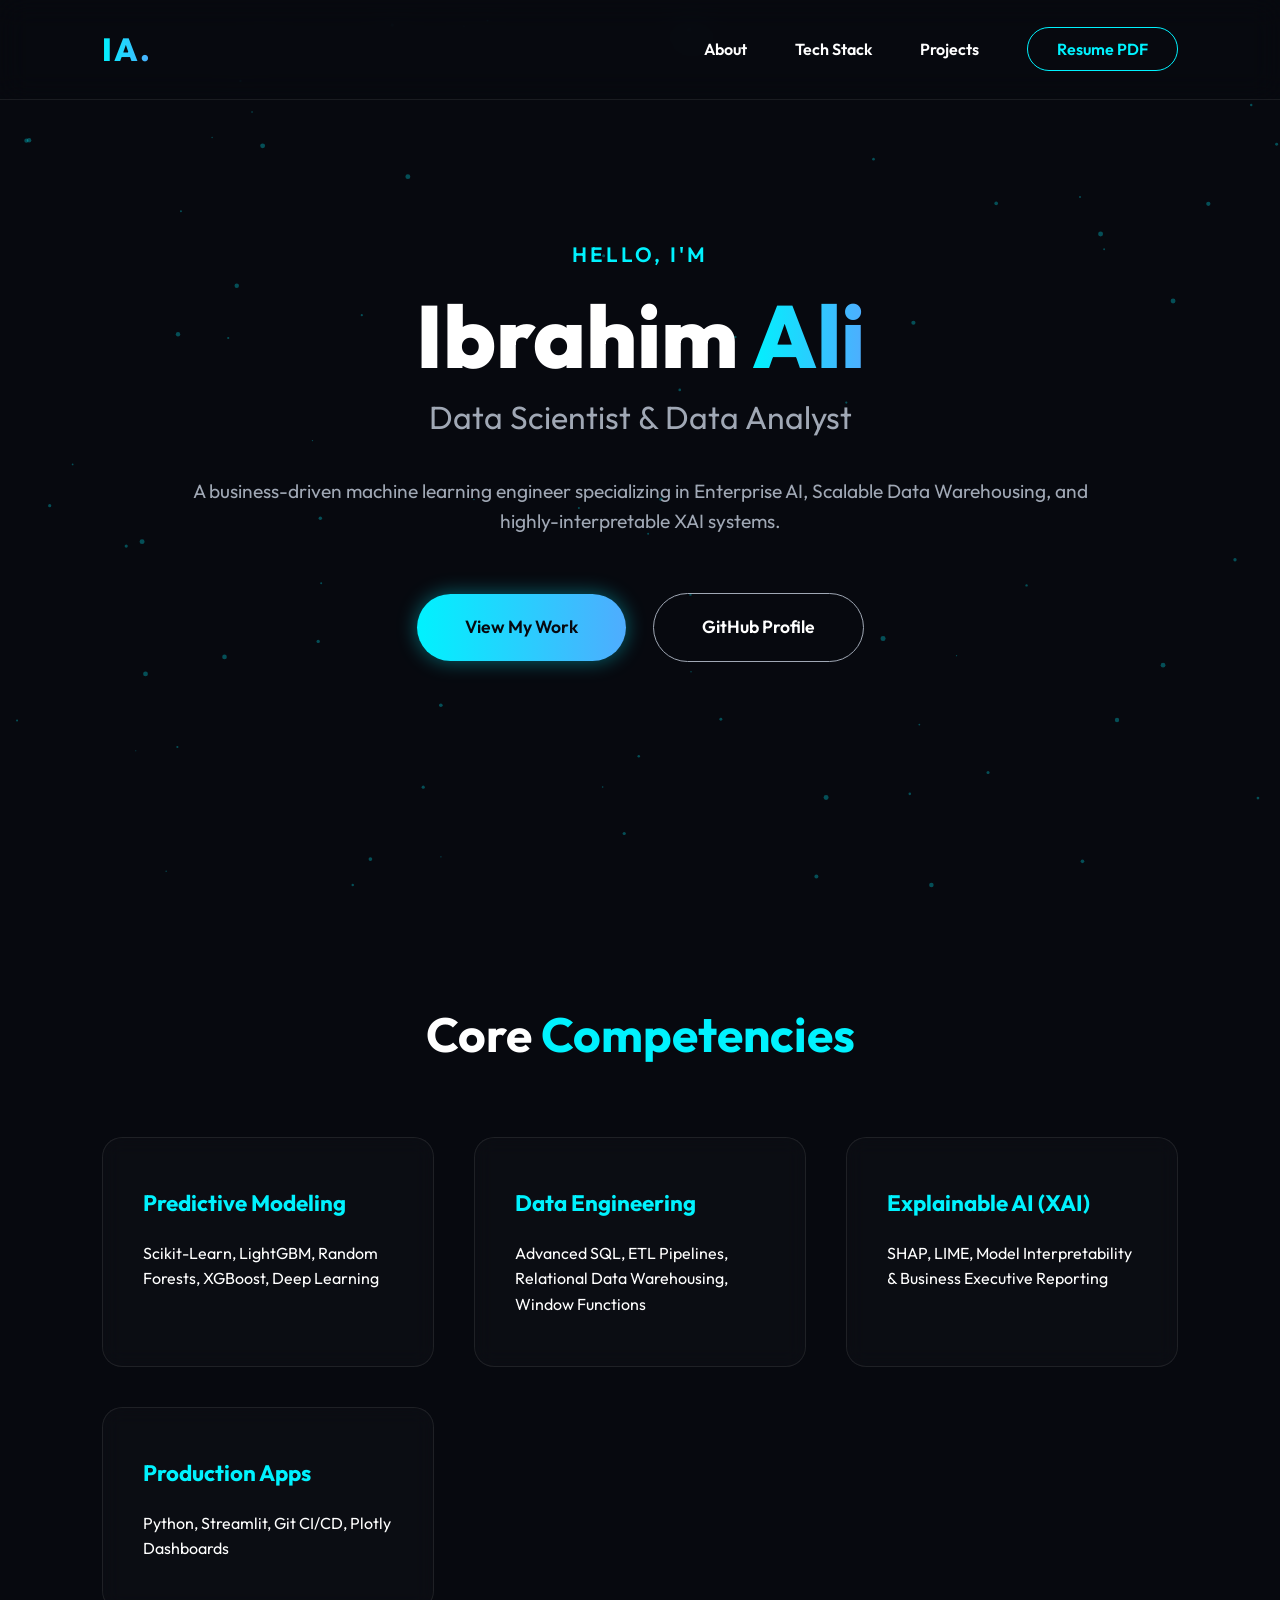
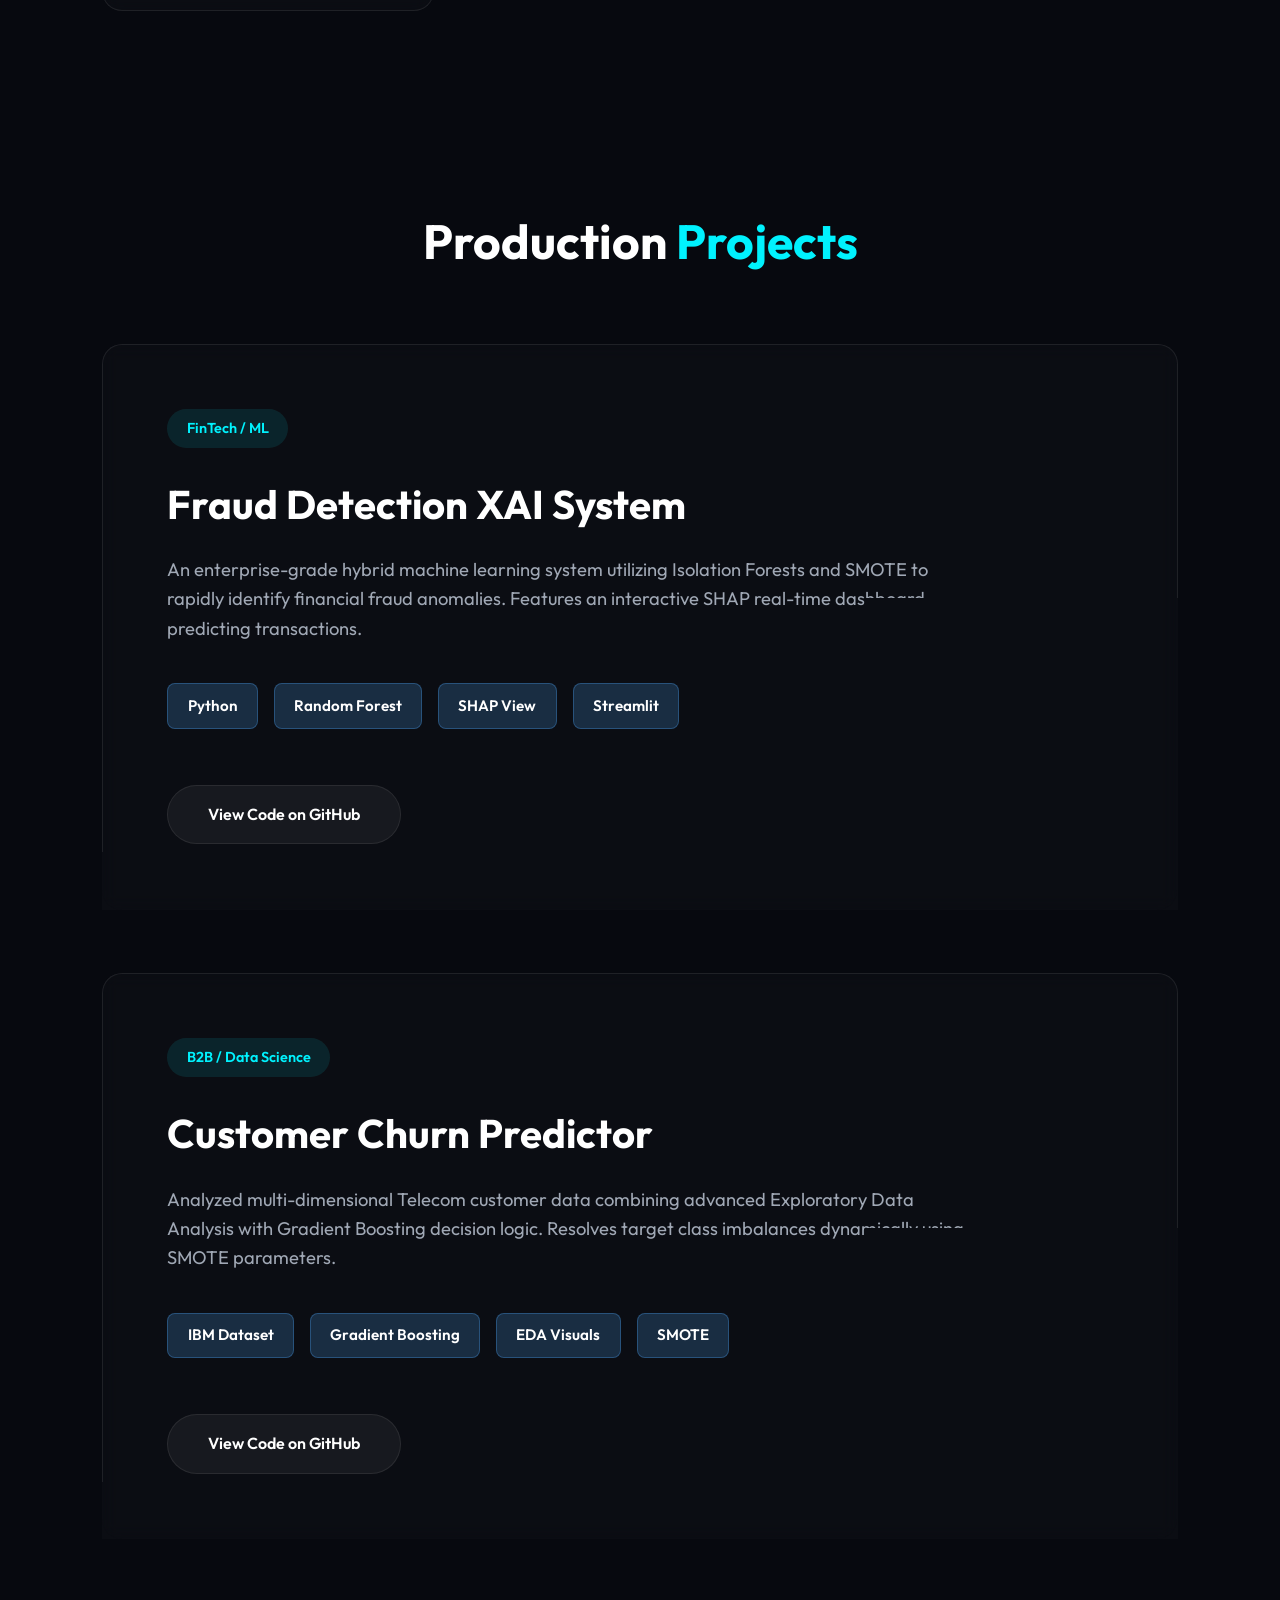
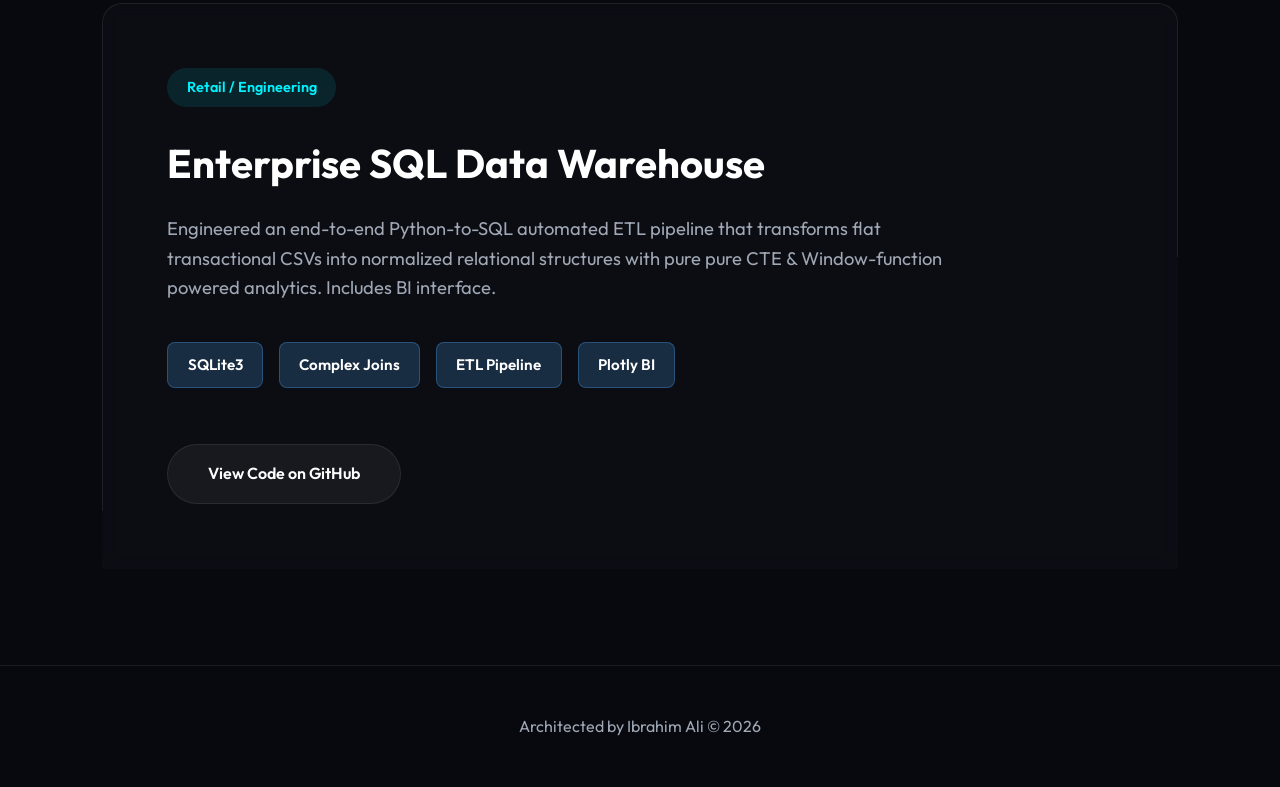
==== index.html @ 6eca65ba "Initial Launch: Data Science Portfolio Website" ====
<!DOCTYPE html>
<html lang="en">
<head>
    <meta charset="UTF-8">
    <meta name="viewport" content="width=device-width, initial-scale=1.0">
    <title>Ibrahim Ali | Data Scientist & Data Analyst</title>
    <!-- Modern Font: Outfit -->
    <link href="https://fonts.googleapis.com/css2?family=Outfit:wght@300;400;600;800&display=swap" rel="stylesheet">
    <link rel="stylesheet" href="style.css">
</head>
<body>
    <!-- Abstract particles background -->
    <canvas id="particles-bg"></canvas>
    
    <nav>
        <div class="logo">IA.</div>
        <ul>
            <li><a href="#about">About</a></li>
            <li><a href="#skills">Tech Stack</a></li>
            <li><a href="#projects">Projects</a></li>
            <li><a href="../Ibrahim_Resume.html" class="nav-btn" target="_blank">Resume PDF</a></li>
        </ul>
    </nav>

    <header class="hero" id="about">
        <div class="hero-content reveal">
            <p class="subtitle">Hello, I'm</p>
            <h1>Ibrahim <span>Ali</span></h1>
            <h2>Data Scientist & Data Analyst</h2>
            <p class="desc">A business-driven machine learning engineer specializing in Enterprise AI, Scalable Data Warehousing, and highly-interpretable XAI systems.</p>
            <div class="hero-buttons">
                <a href="#projects" class="btn primary">View My Work</a>
                <a href="https://github.com/Ibrahimali22" class="btn secondary" target="_blank">GitHub Profile</a>
            </div>
        </div>
    </header>

    <section id="skills" class="skills-section">
        <div class="container reveal">
            <h3 class="section-title">Core <span class="highlight">Competencies</span></h3>
            <div class="skills-grid">
                <div class="skill-card">
                    <h4>Predictive Modeling</h4>
                    <p>Scikit-Learn, LightGBM, Random Forests, XGBoost, Deep Learning</p>
                </div>
                <div class="skill-card">
                    <h4>Data Engineering</h4>
                    <p>Advanced SQL, ETL Pipelines, Relational Data Warehousing, Window Functions</p>
                </div>
                <div class="skill-card">
                    <h4>Explainable AI (XAI)</h4>
                    <p>SHAP, LIME, Model Interpretability & Business Executive Reporting</p>
                </div>
                <div class="skill-card">
                    <h4>Production Apps</h4>
                    <p>Python, Streamlit, Git CI/CD, Plotly Dashboards</p>
                </div>
            </div>
        </div>
    </section>

    <section id="projects" class="projects-section">
        <div class="container">
            <h3 class="section-title">Production <span class="highlight">Projects</span></h3>
            
            <div class="project-grid">
                
                <!-- Project 1 -->
                <div class="project-card reveal">
                    <div class="project-info">
                        <span class="badge">FinTech / ML</span>
                        <h2>Fraud Detection XAI System</h2>
                        <p>An enterprise-grade hybrid machine learning system utilizing Isolation Forests and SMOTE to rapidly identify financial fraud anomalies. Features an interactive SHAP real-time dashboard predicting transactions.</p>
                        <ul class="tech-tags">
                            <li>Python</li>
                            <li>Random Forest</li>
                            <li>SHAP View</li>
                            <li>Streamlit</li>
                        </ul>
                        <div class="project-links">
                            <a href="https://github.com/Ibrahimali22/Fraud-Detection-ML-System" target="_blank" class="btn github-btn">View Code on GitHub</a>
                        </div>
                    </div>
                </div>

                <!-- Project 2 -->
                <div class="project-card reveal">
                    <div class="project-info">
                        <span class="badge">B2B / Data Science</span>
                        <h2>Customer Churn Predictor</h2>
                        <p>Analyzed multi-dimensional Telecom customer data combining advanced Exploratory Data Analysis with Gradient Boosting decision logic. Resolves target class imbalances dynamically using SMOTE parameters.</p>
                        <ul class="tech-tags">
                            <li>IBM Dataset</li>
                            <li>Gradient Boosting</li>
                            <li>EDA Visuals</li>
                            <li>SMOTE</li>
                        </ul>
                        <div class="project-links">
                            <a href="https://github.com/Ibrahimali22/Customer-Churn-XAI-App" target="_blank" class="btn github-btn">View Code on GitHub</a>
                        </div>
                    </div>
                </div>

                <!-- Project 3 -->
                <div class="project-card reveal">
                    <div class="project-info">
                        <span class="badge">Retail / Engineering</span>
                        <h2>Enterprise SQL Data Warehouse</h2>
                        <p>Engineered an end-to-end Python-to-SQL automated ETL pipeline that transforms flat transactional CSVs into normalized relational structures with pure pure CTE & Window-function powered analytics. Includes BI interface.</p>
                        <ul class="tech-tags">
                            <li>SQLite3</li>
                            <li>Complex Joins</li>
                            <li>ETL Pipeline</li>
                            <li>Plotly BI</li>
                        </ul>
                        <div class="project-links">
                            <a href="https://github.com/Ibrahimali22/DataWarehouse-SQL-ETL" target="_blank" class="btn github-btn">View Code on GitHub</a>
                        </div>
                    </div>
                </div>

            </div>
        </div>
    </section>

    <footer>
        <p>Architected by Ibrahim Ali &copy; 2026</p>
    </footer>

    <script src="script.js"></script>
</body>
</html>
---- style.css ----
:root {
    --bg-dark: #07090f;
    --primary-neon: #00f2fe;
    --primary-alt: #4facfe;
    --text-main: #ffffff;
    --text-muted: #a0a8b5;
    --card-bg: rgba(255, 255, 255, 0.02);
    --card-border: rgba(255, 255, 255, 0.08);
}

* {
    margin: 0;
    padding: 0;
    box-sizing: border-box;
    font-family: 'Outfit', sans-serif;
}

body {
    background-color: var(--bg-dark);
    color: var(--text-main);
    overflow-x: hidden;
    line-height: 1.6;
}

#particles-bg {
    position: fixed;
    top: 0;
    left: 0;
    width: 100%;
    height: 100%;
    z-index: -1;
    pointer-events: none;
}

/* Navbar */
nav {
    display: flex;
    justify-content: space-between;
    align-items: center;
    padding: 1.5rem 8%;
    position: fixed;
    width: 100%;
    top: 0;
    z-index: 100;
    backdrop-filter: blur(15px);
    border-bottom: 1px solid var(--card-border);
}

.logo {
    font-weight: 800;
    font-size: 2rem;
    letter-spacing: 2px;
    background: linear-gradient(90deg, var(--primary-neon), var(--primary-alt));
    -webkit-background-clip: text;
    -webkit-text-fill-color: transparent;
}

nav ul {
    display: flex;
    gap: 3rem;
    list-style: none;
    align-items: center;
}

nav a {
    color: var(--text-main);
    text-decoration: none;
    font-size: 1rem;
    font-weight: 600;
    transition: 0.3s;
}

nav a:hover {
    color: var(--primary-neon);
}

.nav-btn {
    padding: 0.7rem 1.8rem;
    background: transparent;
    border: 1px solid var(--primary-neon);
    border-radius: 30px;
    color: var(--primary-neon);
}

.nav-btn:hover {
    background: var(--primary-neon);
    color: var(--bg-dark);
    box-shadow: 0 0 20px rgba(0, 242, 254, 0.5);
}

/* Sections */
.container {
    padding: 6rem 8%;
    max-width: 1400px;
    margin: auto;
}

.section-title {
    font-size: 3rem;
    margin-bottom: 4rem;
    text-align: center;
}

.highlight {
    color: var(--primary-neon);
}

/* Hero */
.hero {
    height: 100vh;
    display: flex;
    align-items: center;
    justify-content: center;
    padding: 0 8%;
}

.hero-content {
    text-align: center;
    max-width: 900px;
}

.subtitle {
    font-size: 1.3rem;
    color: var(--primary-neon);
    margin-bottom: 1rem;
    font-weight: 600;
    letter-spacing: 3px;
    text-transform: uppercase;
}

.hero h1 {
    font-size: 5.5rem;
    font-weight: 800;
    line-height: 1.1;
    margin-bottom: 0.5rem;
}

.hero h1 span {
    background: linear-gradient(90deg, var(--primary-neon), var(--primary-alt));
    -webkit-background-clip: text;
    -webkit-text-fill-color: transparent;
}

.hero h2 {
    font-size: 2rem;
    color: var(--text-muted);
    font-weight: 400;
    margin-bottom: 2rem;
}

.hero .desc {
    color: var(--text-muted);
    font-size: 1.2rem;
    margin-bottom: 3.5rem;
}

.btn {
    padding: 1.2rem 3rem;
    border-radius: 50px;
    text-decoration: none;
    font-weight: 600;
    font-size: 1.1rem;
    display: inline-block;
    transition: 0.3s;
}

.btn.primary {
    background: linear-gradient(90deg, var(--primary-neon), var(--primary-alt));
    color: var(--bg-dark);
    box-shadow: 0 0 20px rgba(0, 242, 254, 0.4);
}

.btn.primary:hover {
    transform: translateY(-4px);
    box-shadow: 0 0 35px rgba(0, 242, 254, 0.7);
}

.btn.secondary {
    border: 1px solid var(--text-muted);
    color: var(--text-main);
    margin-left: 1.5rem;
}

.btn.secondary:hover {
    border-color: var(--text-main);
    transform: translateY(-4px);
}

/* Skills */
.skills-grid {
    display: grid;
    grid-template-columns: repeat(auto-fit, minmax(280px, 1fr));
    gap: 2.5rem;
}

.skill-card {
    background: var(--card-bg);
    border: 1px solid var(--card-border);
    backdrop-filter: blur(10px);
    padding: 3rem 2.5rem;
    border-radius: 20px;
    transition: 0.4s;
}

.skill-card:hover {
    transform: translateY(-10px);
    border-color: var(--primary-neon);
    box-shadow: 0 10px 40px rgba(0, 242, 254, 0.15);
}

.skill-card h4 {
    font-size: 1.4rem;
    margin-bottom: 1.2rem;
    color: var(--primary-neon);
}

/* Projects */
.project-grid {
    display: flex;
    flex-direction: column;
    gap: 4rem;
}

.project-card {
    background: var(--card-bg);
    border: 1px solid var(--card-border);
    padding: 4rem;
    border-radius: 20px;
    position: relative;
    overflow: hidden;
    transition: 0.4s;
    backdrop-filter: blur(8px);
}

.project-card:before {
    content: '';
    position: absolute;
    top: 0;
    left: 0;
    width: 6px;
    height: 100%;
    background: linear-gradient(to bottom, var(--primary-neon), var(--primary-alt));
    opacity: 0;
    transition: 0.4s;
}

.project-card:hover {
    background: rgba(255, 255, 255, 0.04);
}

.project-card:hover:before {
    opacity: 1;
}

.project-info .badge {
    display: inline-block;
    padding: 0.5rem 1.2rem;
    background: rgba(0, 242, 254, 0.1);
    color: var(--primary-neon);
    border-radius: 30px;
    font-size: 0.9rem;
    font-weight: 600;
    margin-bottom: 1.5rem;
}

.project-info h2 {
    font-size: 2.5rem;
    margin-bottom: 1.2rem;
}

.project-info p {
    color: var(--text-muted);
    font-size: 1.15rem;
    margin-bottom: 2.5rem;
    max-width: 85%;
}

.tech-tags {
    list-style: none;
    display: flex;
    flex-wrap: wrap;
    gap: 1rem;
    margin-bottom: 3.5rem;
}

.tech-tags li {
    font-size: 0.95rem;
    color: #fff;
    font-weight: 600;
    background: rgba(79, 172, 254, 0.2);
    padding: 0.6rem 1.2rem;
    border-radius: 8px;
    border: 1px solid rgba(79, 172, 254, 0.3);
}

.github-btn {
    border: 1px solid var(--card-border);
    color: var(--text-main);
    background: rgba(255, 255, 255, 0.05);
    font-size: 1rem;
    padding: 1rem 2.5rem;
}

.github-btn:hover {
    background: var(--text-main);
    color: var(--bg-dark);
    border-color: var(--text-main);
    transform: translateY(-3px);
}

/* Animations */
.reveal {
    opacity: 0;
    transform: translateY(50px);
    transition: 1s all cubic-bezier(0.16, 1, 0.3, 1);
}

.reveal.active {
    opacity: 1;
    transform: translateY(0);
}

footer {
    text-align: center;
    padding: 3rem 0;
    border-top: 1px solid var(--card-border);
    color: var(--text-muted);
}
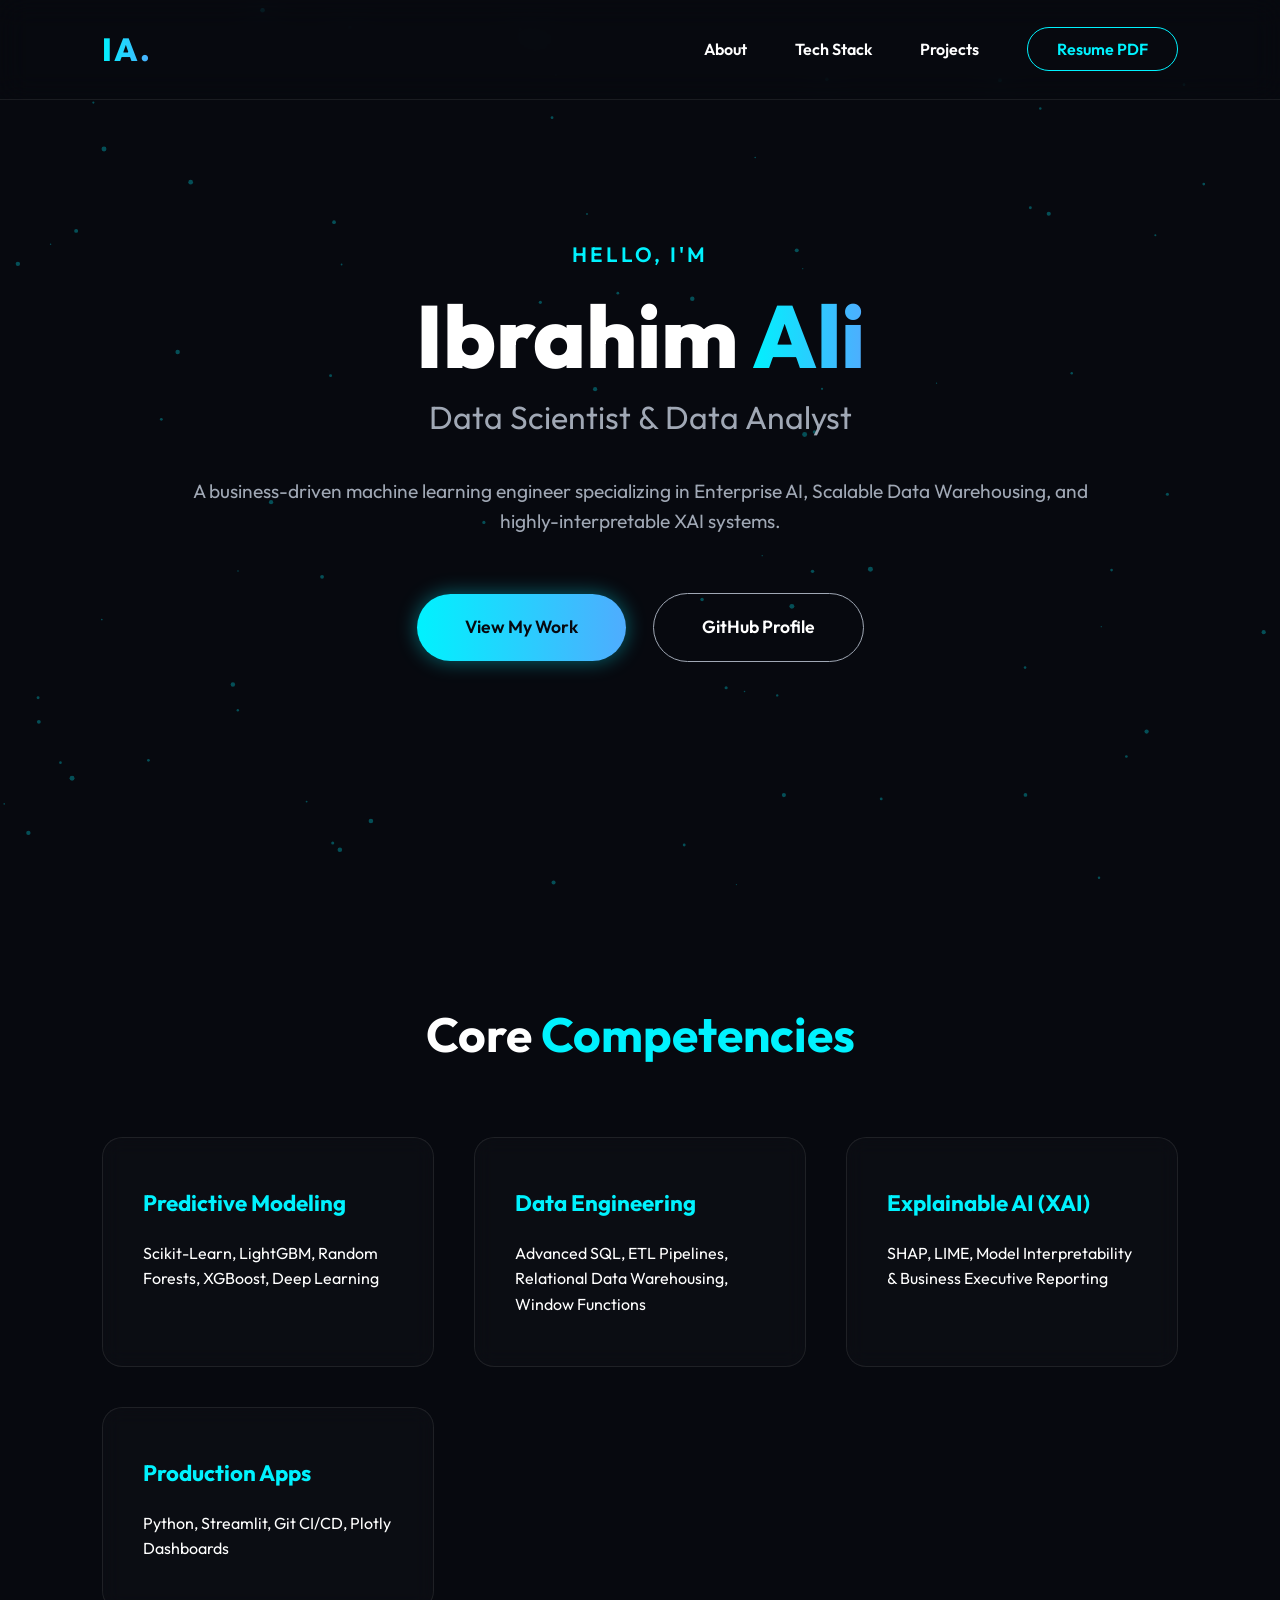
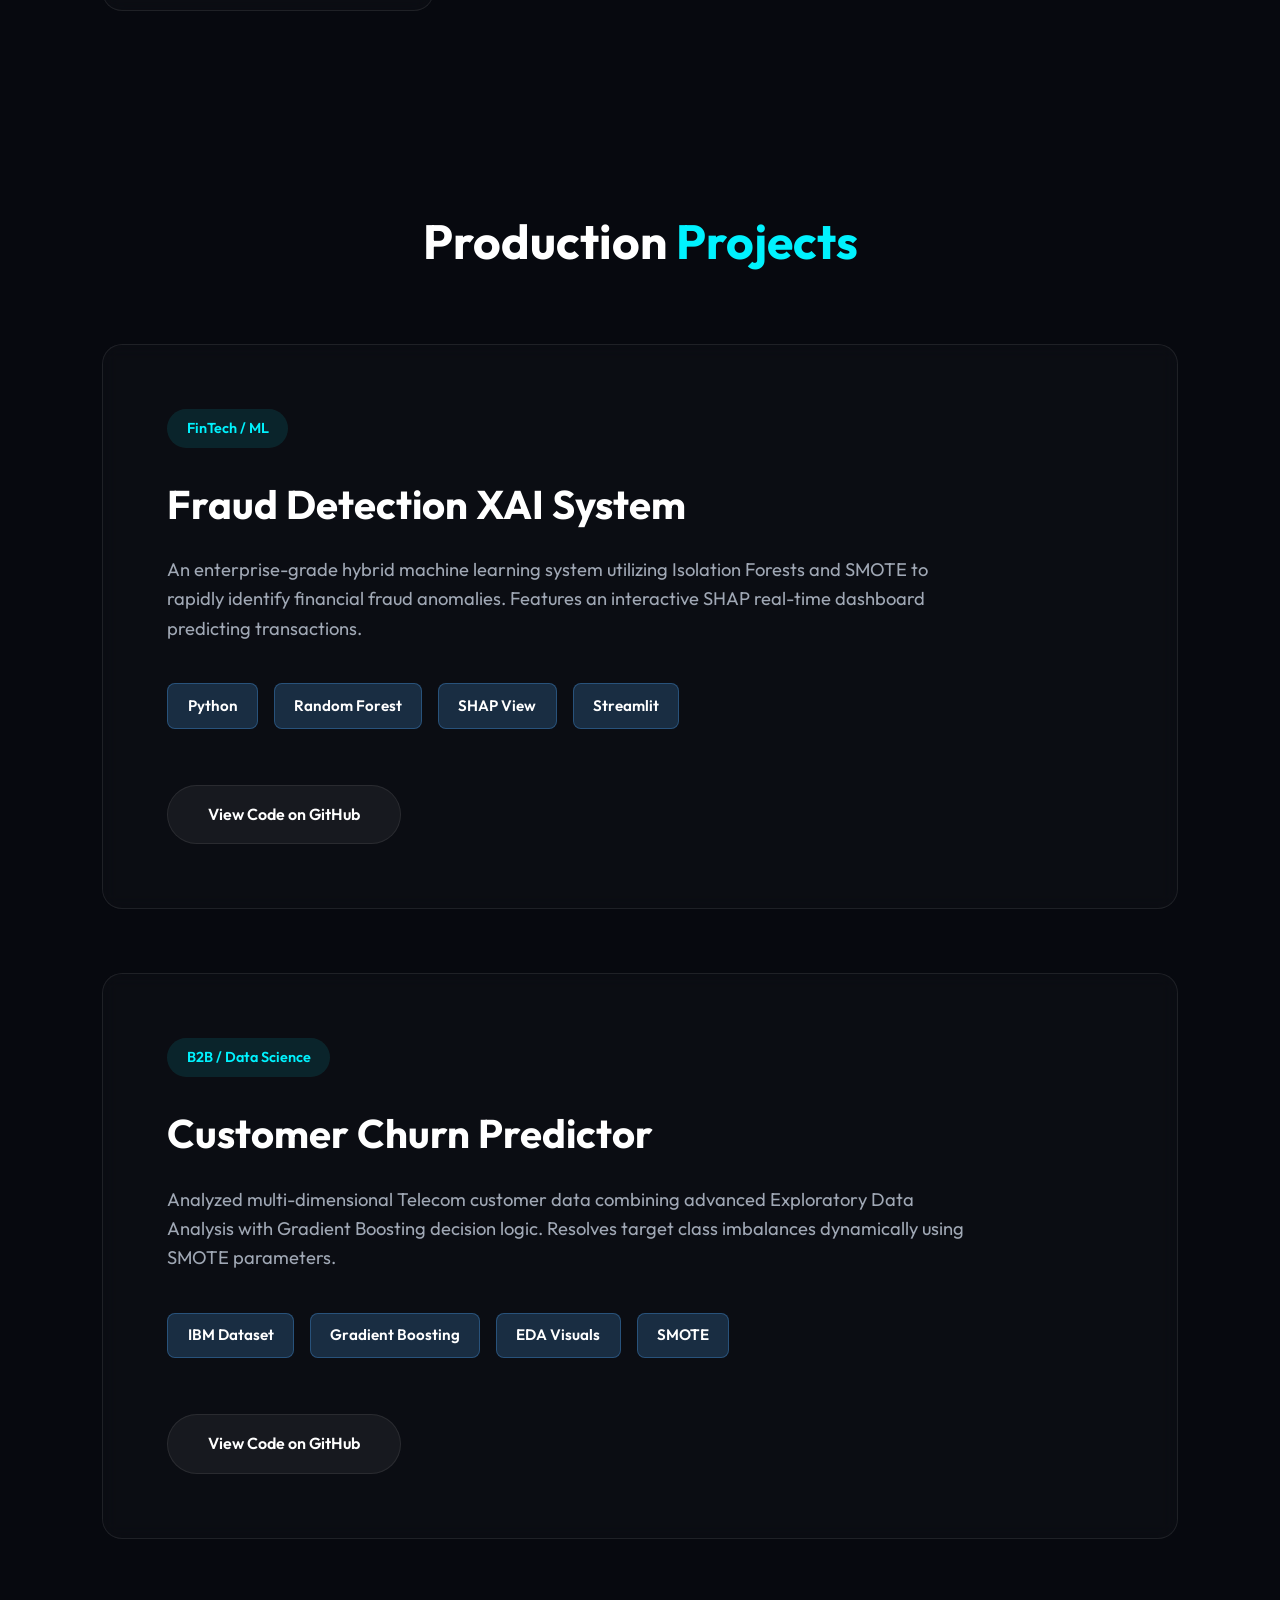
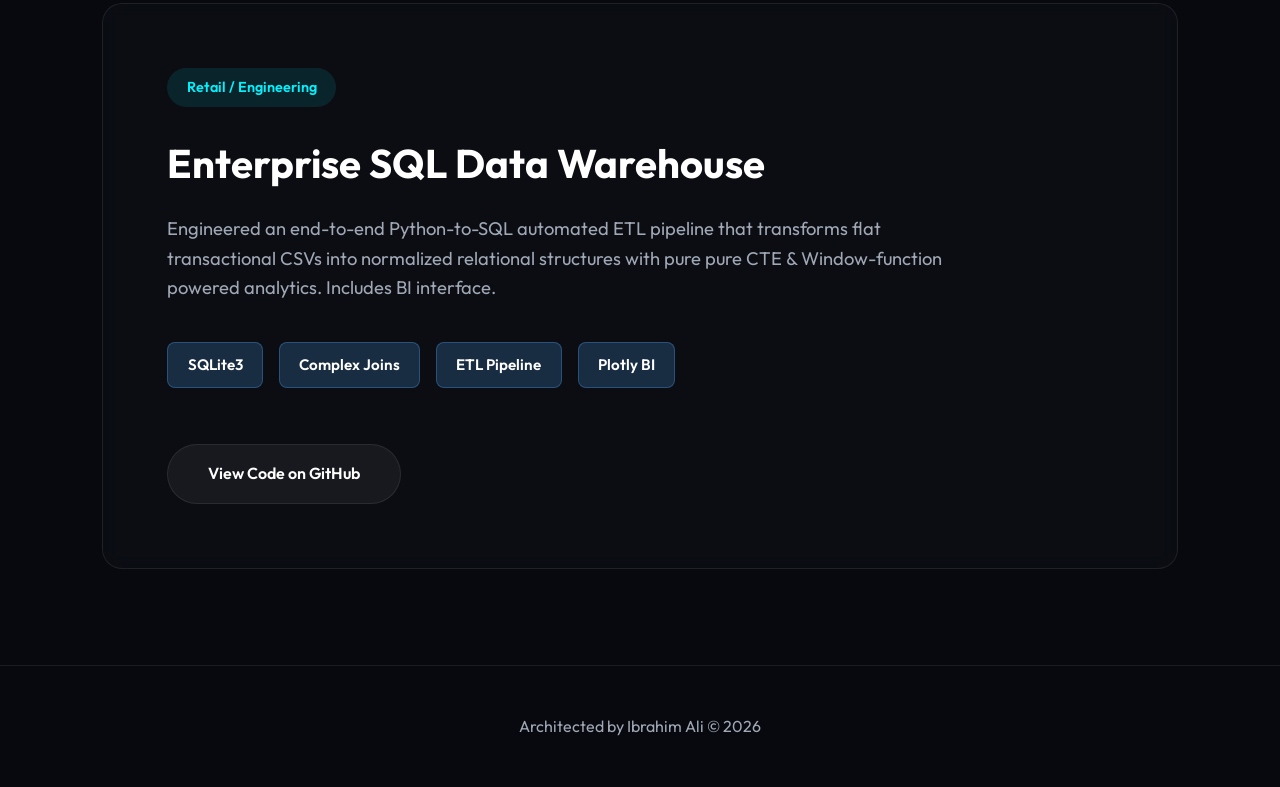
==== commit 57e427d2: "Fix: Add Resume file and update link for hosting" ====
--- a/index.html
+++ b/index.html
@@ -18,7 +18,7 @@
             <li><a href="#about">About</a></li>
             <li><a href="#skills">Tech Stack</a></li>
             <li><a href="#projects">Projects</a></li>
-            <li><a href="../Ibrahim_Resume.html" class="nav-btn" target="_blank">Resume PDF</a></li>
+            <li><a href="./Ibrahim_Resume.html" class="nav-btn" target="_blank">Resume PDF</a></li>
         </ul>
     </nav>
 
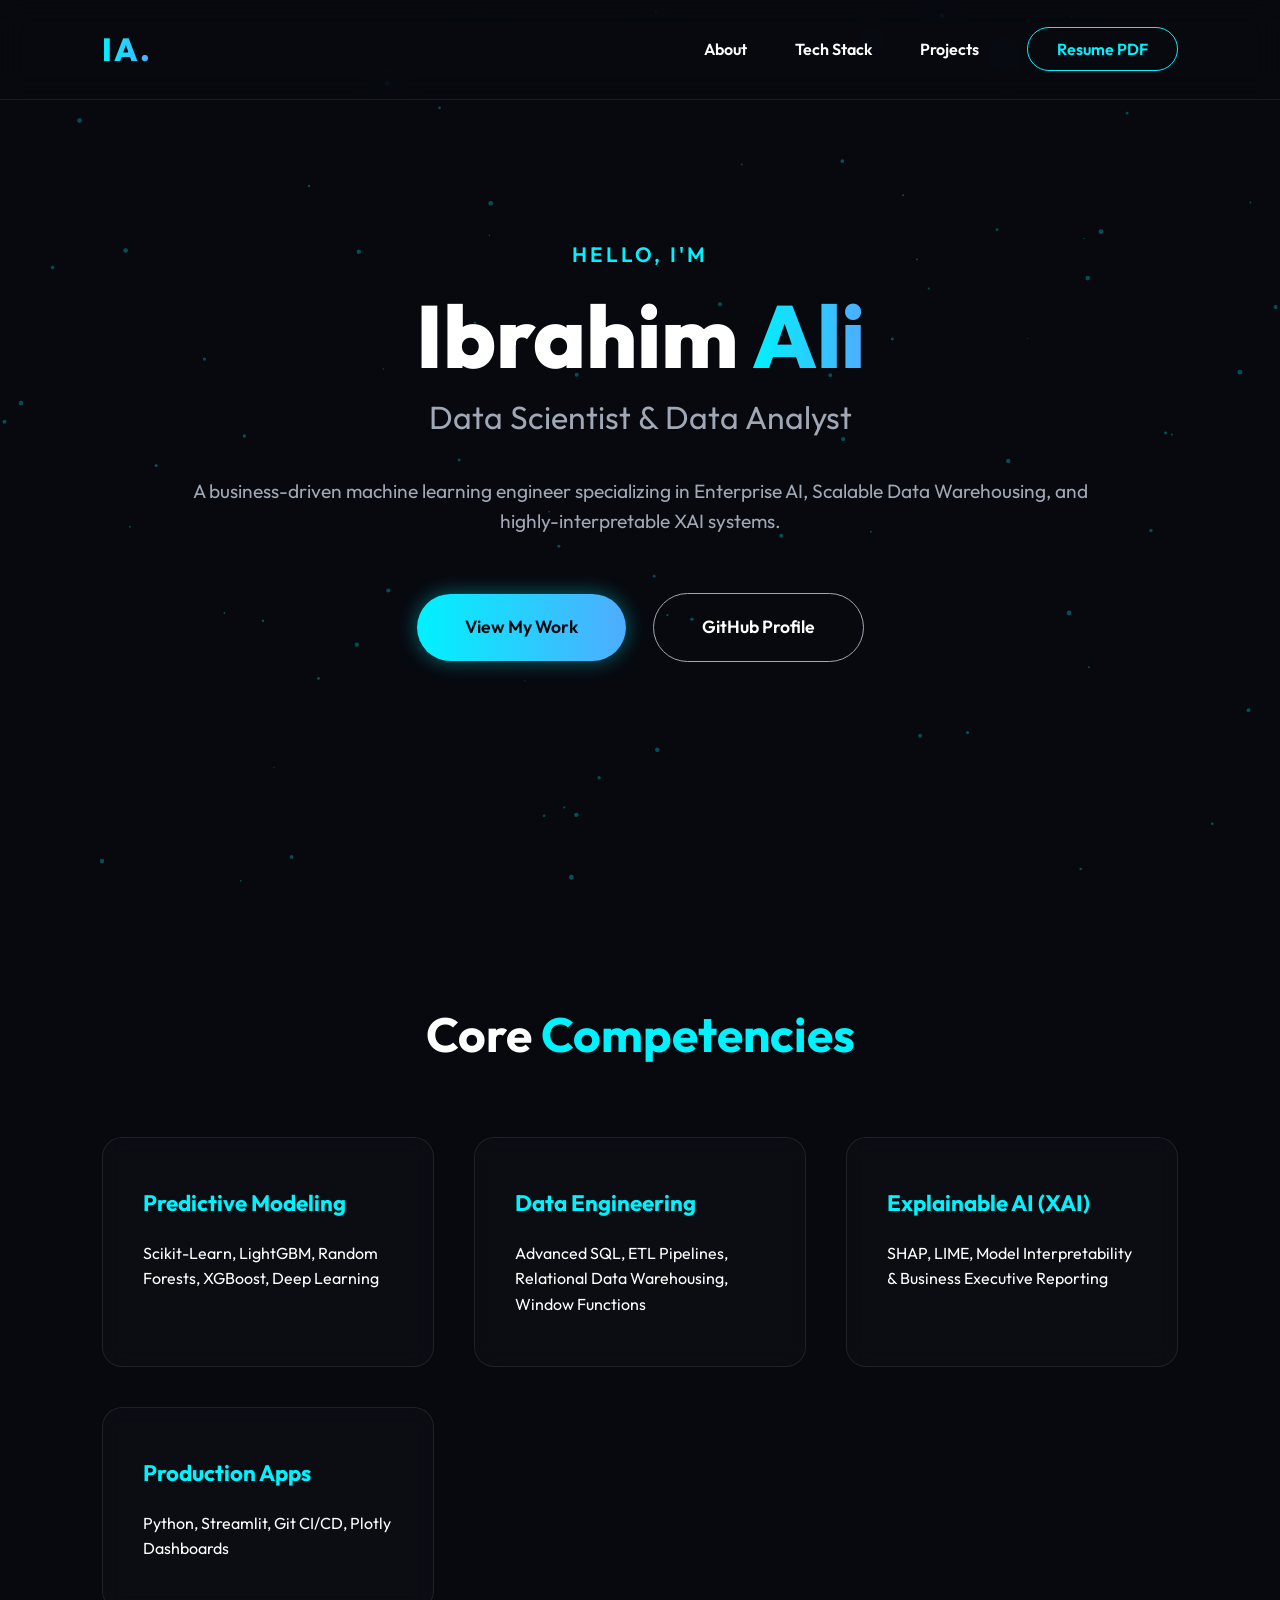
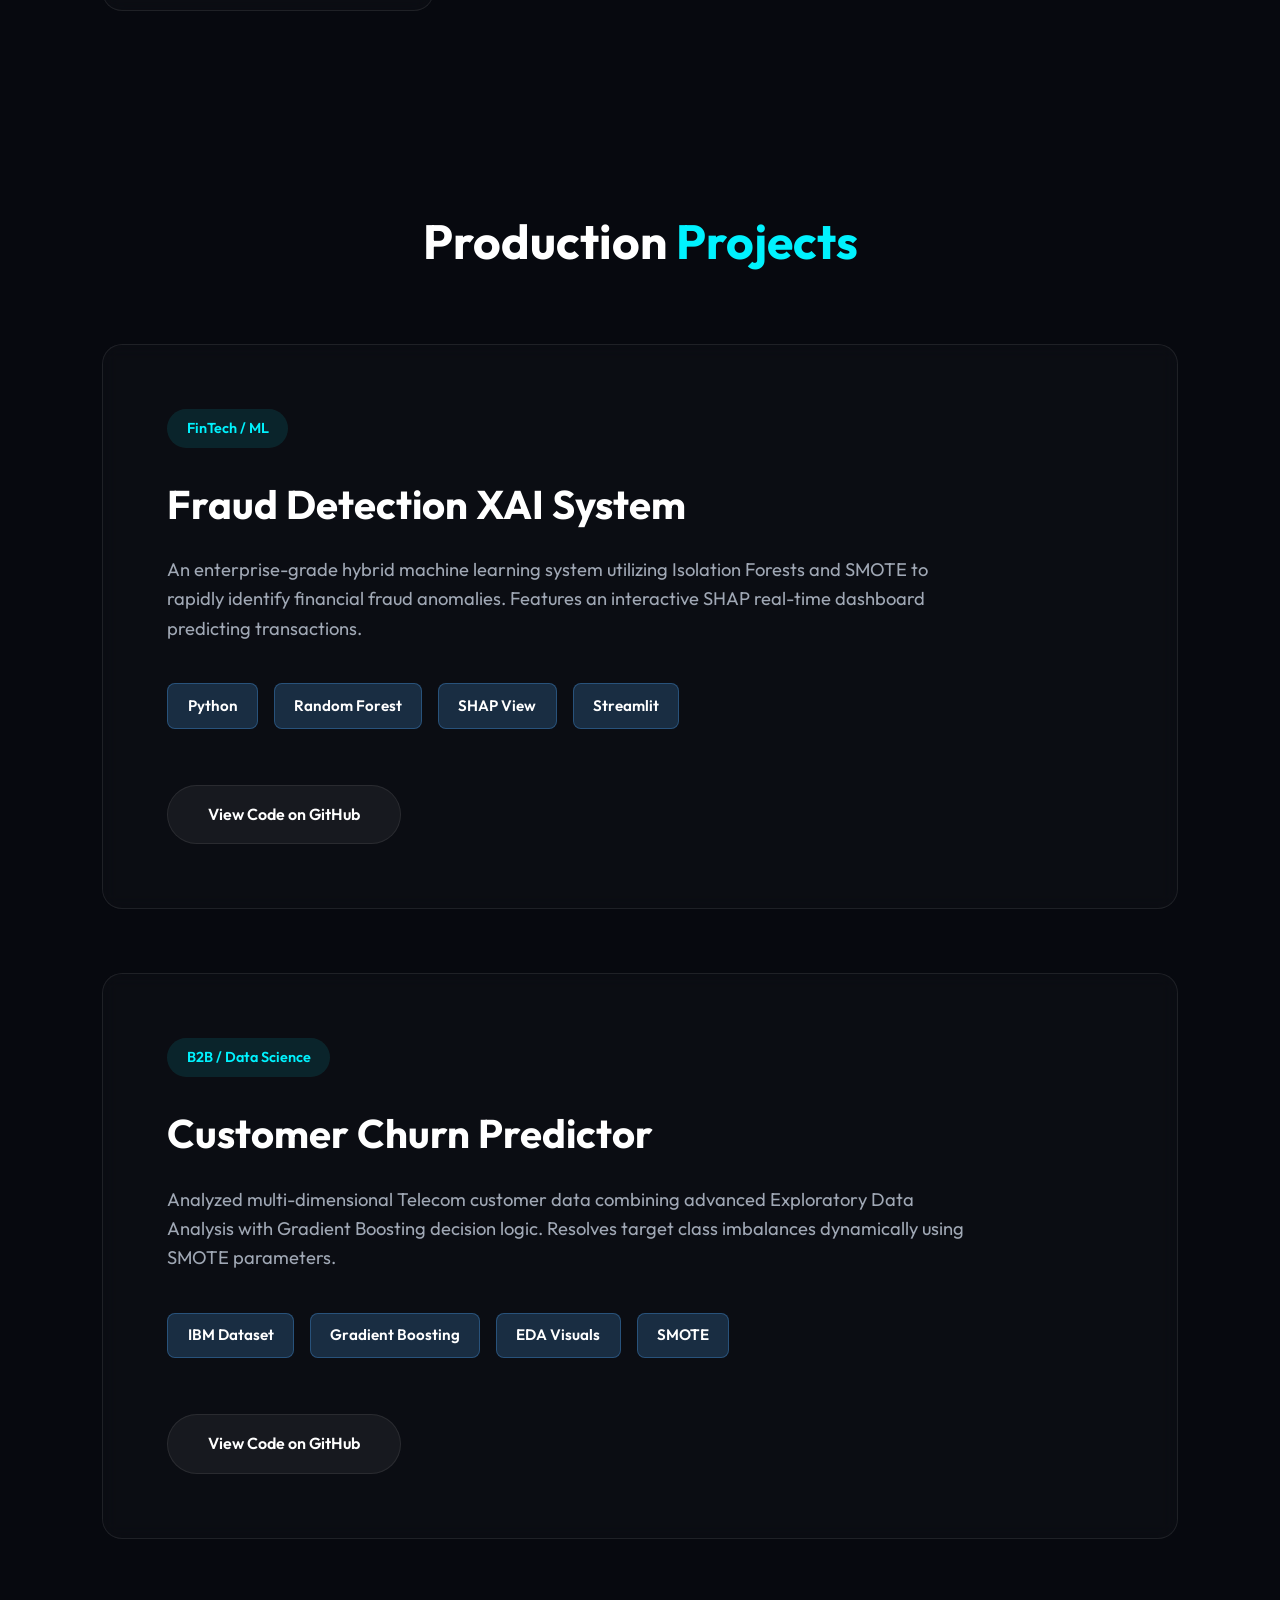
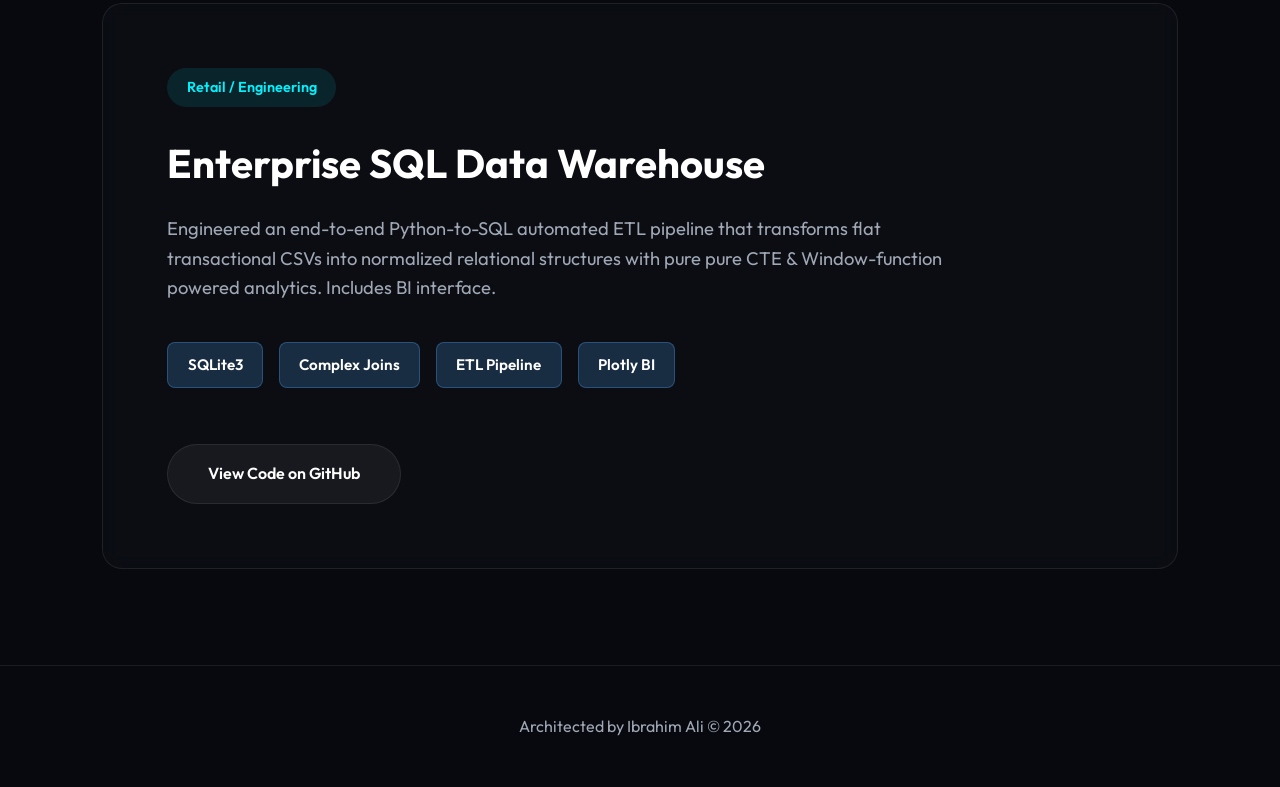
==== commit f7ad6e29: "Fix: Ensure reveal animation triggers after DOM load" ====
--- a/index.html
+++ b/index.html
@@ -3,7 +3,13 @@
 <head>
     <meta charset="UTF-8">
     <meta name="viewport" content="width=device-width, initial-scale=1.0">
-    <title>Ibrahim Ali | Data Scientist & Data Analyst</title>
+    <title>Ibrahim Ali Portfolio</title>
+    <!-- Open Graph / LinkedIn -->
+    <meta property="og:type" content="website">
+    <meta property="og:url" content="https://ibrahimali22.github.io/Data-Science-Portfolio/">
+    <meta property="og:title" content="Ibrahim Ali Portfolio | Data Scientist & Analyst">
+    <meta property="og:description" content="Explore my production-grade Data Science projects, from Fraud Detection XAI to Retail Data Warehousing.">
+    <meta property="og:image" content="https://ibrahimali22.github.io/Data-Science-Portfolio/preview.png">
     <!-- Modern Font: Outfit -->
     <link href="https://fonts.googleapis.com/css2?family=Outfit:wght@300;400;600;800&display=swap" rel="stylesheet">
     <link rel="stylesheet" href="style.css">
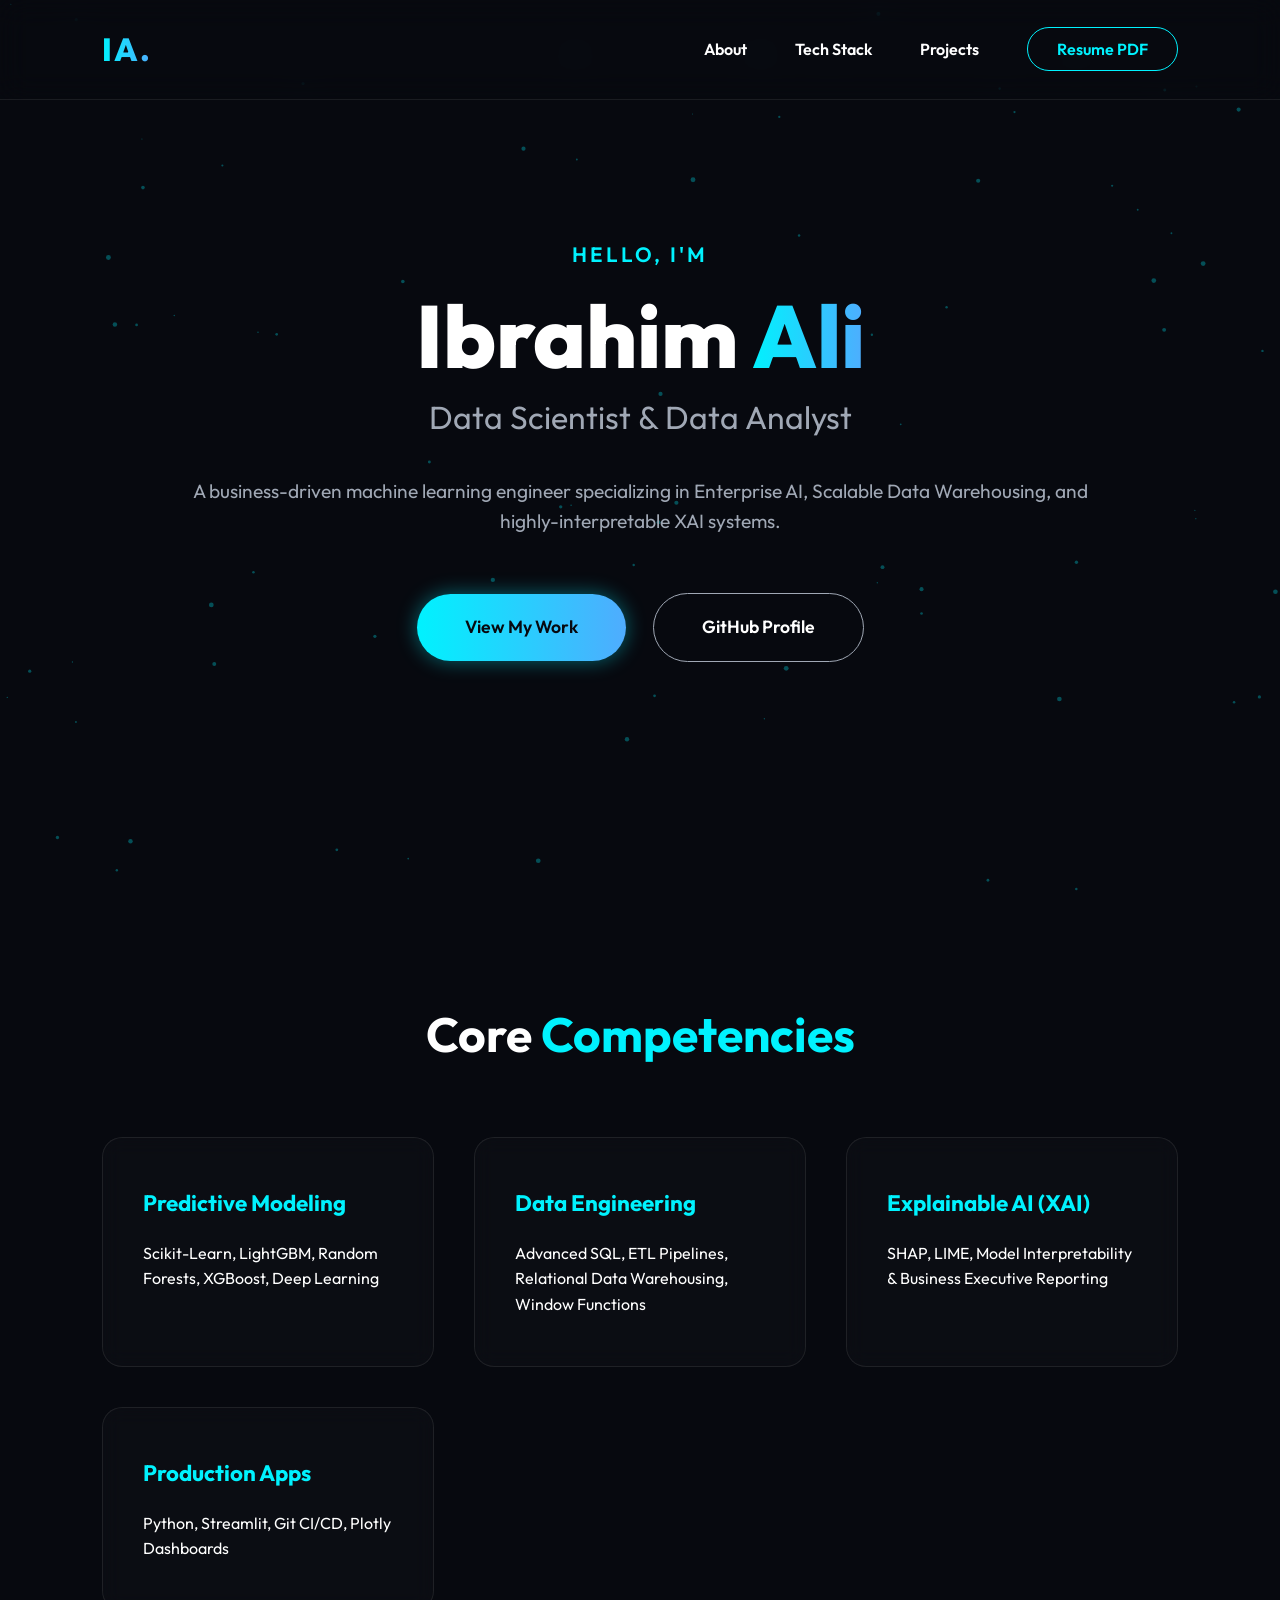
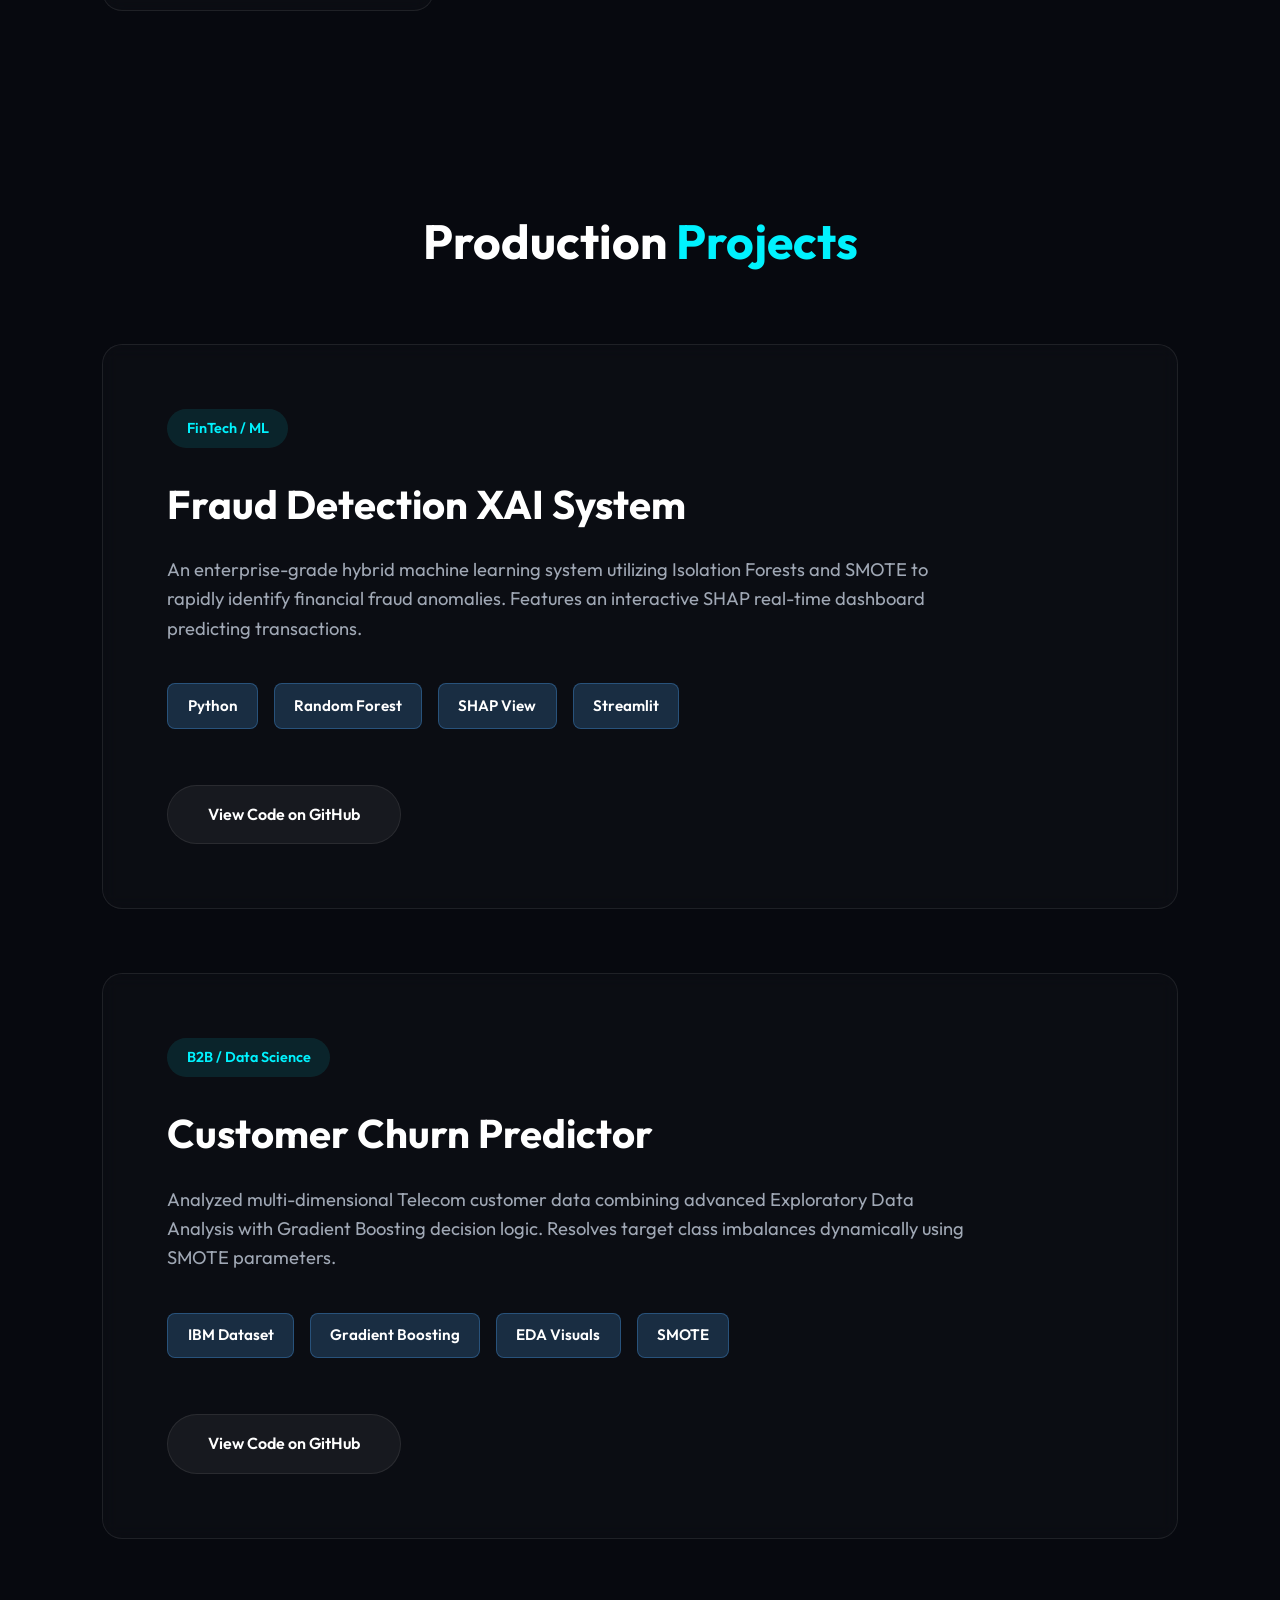
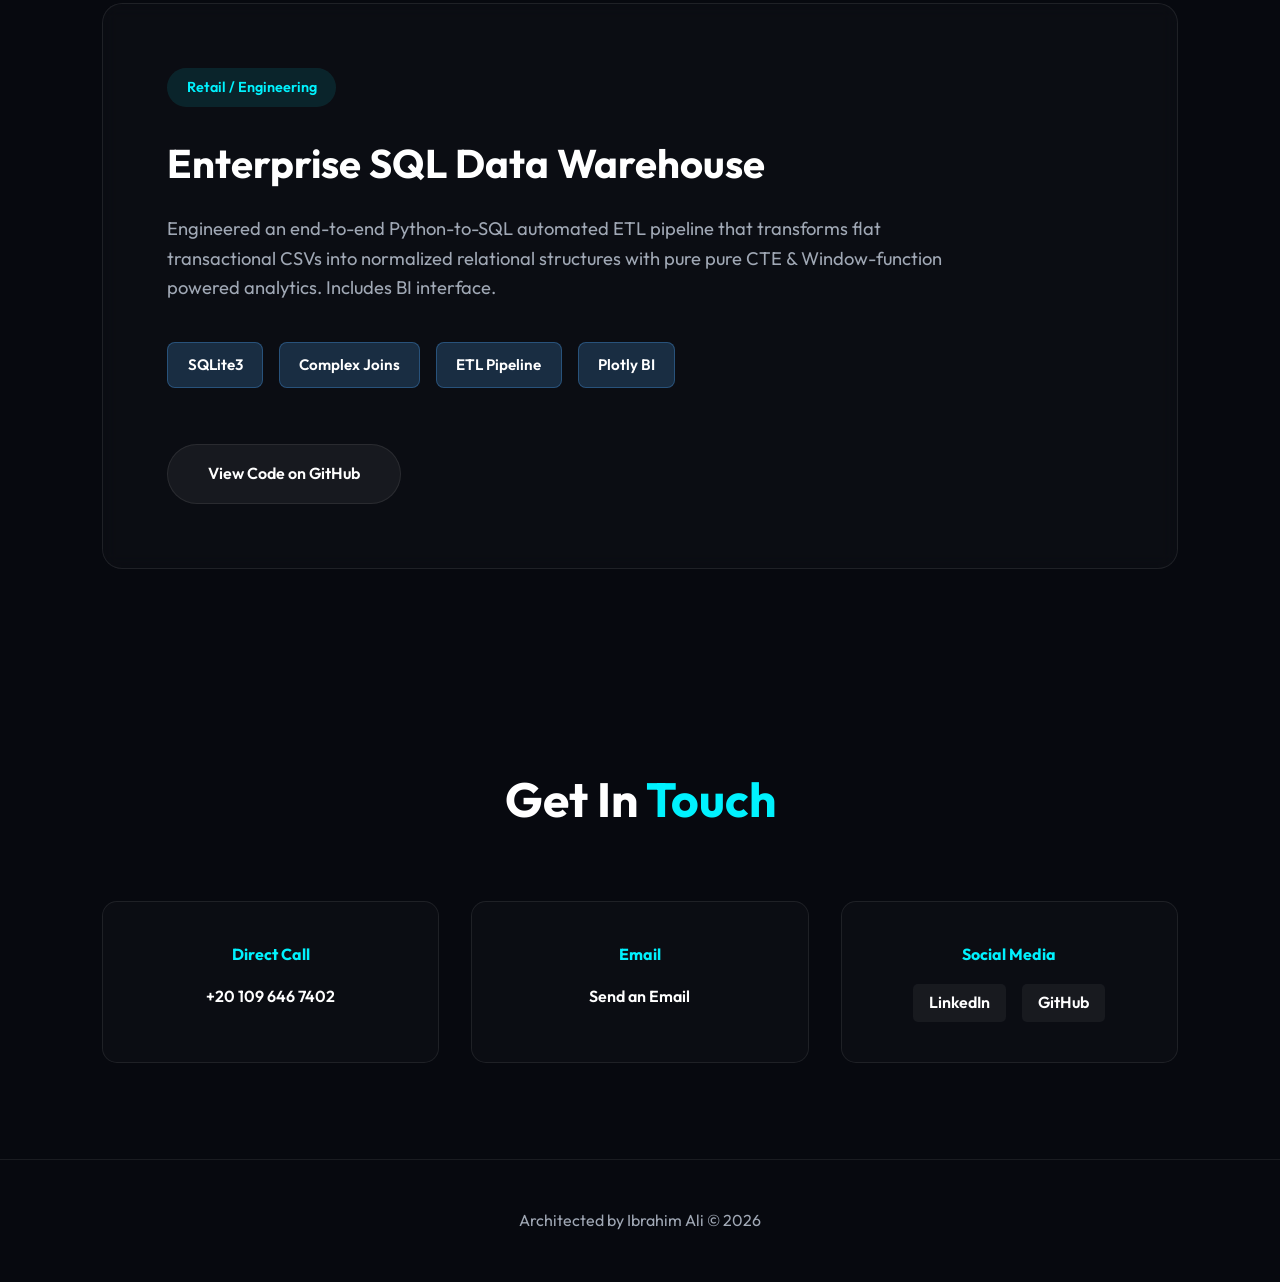
==== commit 33e464de: "Final production push" ====
--- a/index.html
+++ b/index.html
@@ -10,6 +10,7 @@
     <meta property="og:title" content="Ibrahim Ali Portfolio | Data Scientist & Analyst">
     <meta property="og:description" content="Explore my production-grade Data Science projects, from Fraud Detection XAI to Retail Data Warehousing.">
     <meta property="og:image" content="https://ibrahimali22.github.io/Data-Science-Portfolio/preview.png">
+    <meta name="twitter:card" content="summary_large_image">
     <!-- Modern Font: Outfit -->
     <link href="https://fonts.googleapis.com/css2?family=Outfit:wght@300;400;600;800&display=swap" rel="stylesheet">
     <link rel="stylesheet" href="style.css">
@@ -129,6 +130,29 @@
         </div>
     </section>
 
+    <section id="contact" class="contact-section">
+        <div class="container reveal">
+            <h3 class="section-title">Get In <span class="highlight">Touch</span></h3>
+            <div class="contact-grid">
+                <div class="contact-card">
+                    <h4>Direct Call</h4>
+                    <p><a href="tel:+201096467402">+20 109 646 7402</a></p>
+                </div>
+                <div class="contact-card">
+                    <h4>Email</h4>
+                    <p><a href="mailto:ibrahim.ali@email.com">Send an Email</a></p>
+                </div>
+                <div class="contact-card">
+                    <h4>Social Media</h4>
+                    <div class="social-links">
+                        <a href="https://linkedin.com/in/ibrahim-ali-214a99322">LinkedIn</a>
+                        <a href="https://github.com/Ibrahimali22">GitHub</a>
+                    </div>
+                </div>
+            </div>
+        </div>
+    </section>
+
     <footer>
         <p>Architected by Ibrahim Ali &copy; 2026</p>
     </footer>
--- a/style.css
+++ b/style.css
@@ -326,3 +326,60 @@
     border-top: 1px solid var(--card-border);
     color: var(--text-muted);
 }
+
+/* Contact Section */
+.contact-grid {
+    display: grid;
+    grid-template-columns: repeat(auto-fit, minmax(250px, 1fr));
+    gap: 2rem;
+}
+
+.contact-card {
+    background: var(--card-bg);
+    border: 1px solid var(--card-border);
+    padding: 2.5rem;
+    border-radius: 15px;
+    text-align: center;
+    transition: 0.3s;
+}
+
+.contact-card h4 {
+    color: var(--primary-neon);
+    margin-bottom: 1rem;
+}
+
+.contact-card a {
+    color: var(--text-main);
+    text-decoration: none;
+    font-weight: 600;
+}
+
+.social-links {
+    display: flex;
+    justify-content: center;
+    gap: 1rem;
+}
+
+.social-links a {
+    padding: 0.4rem 1rem;
+    background: rgba(255, 255, 255, 0.05);
+    border-radius: 5px;
+}
+
+/* Responsive Core */
+@media (max-width: 992px) {
+    .hero h1 { font-size: 4rem; }
+}
+
+@media (max-width: 768px) {
+    nav { padding: 1rem 5%; }
+    nav ul { display: none; } /* Simplified for mobile */
+    .container { padding: 4rem 5%; }
+    .hero h1 { font-size: 3rem; }
+    .hero h2 { font-size: 1.5rem; }
+    .project-card { padding: 2rem; }
+    .project-info h2 { font-size: 1.8rem; }
+    .btn { padding: 1rem 2rem; font-size: 1rem; }
+    .btn.secondary { margin-left: 0; margin-top: 1rem; width: 100%; }
+    .hero-buttons { display: flex; flex-direction: column; }
+}
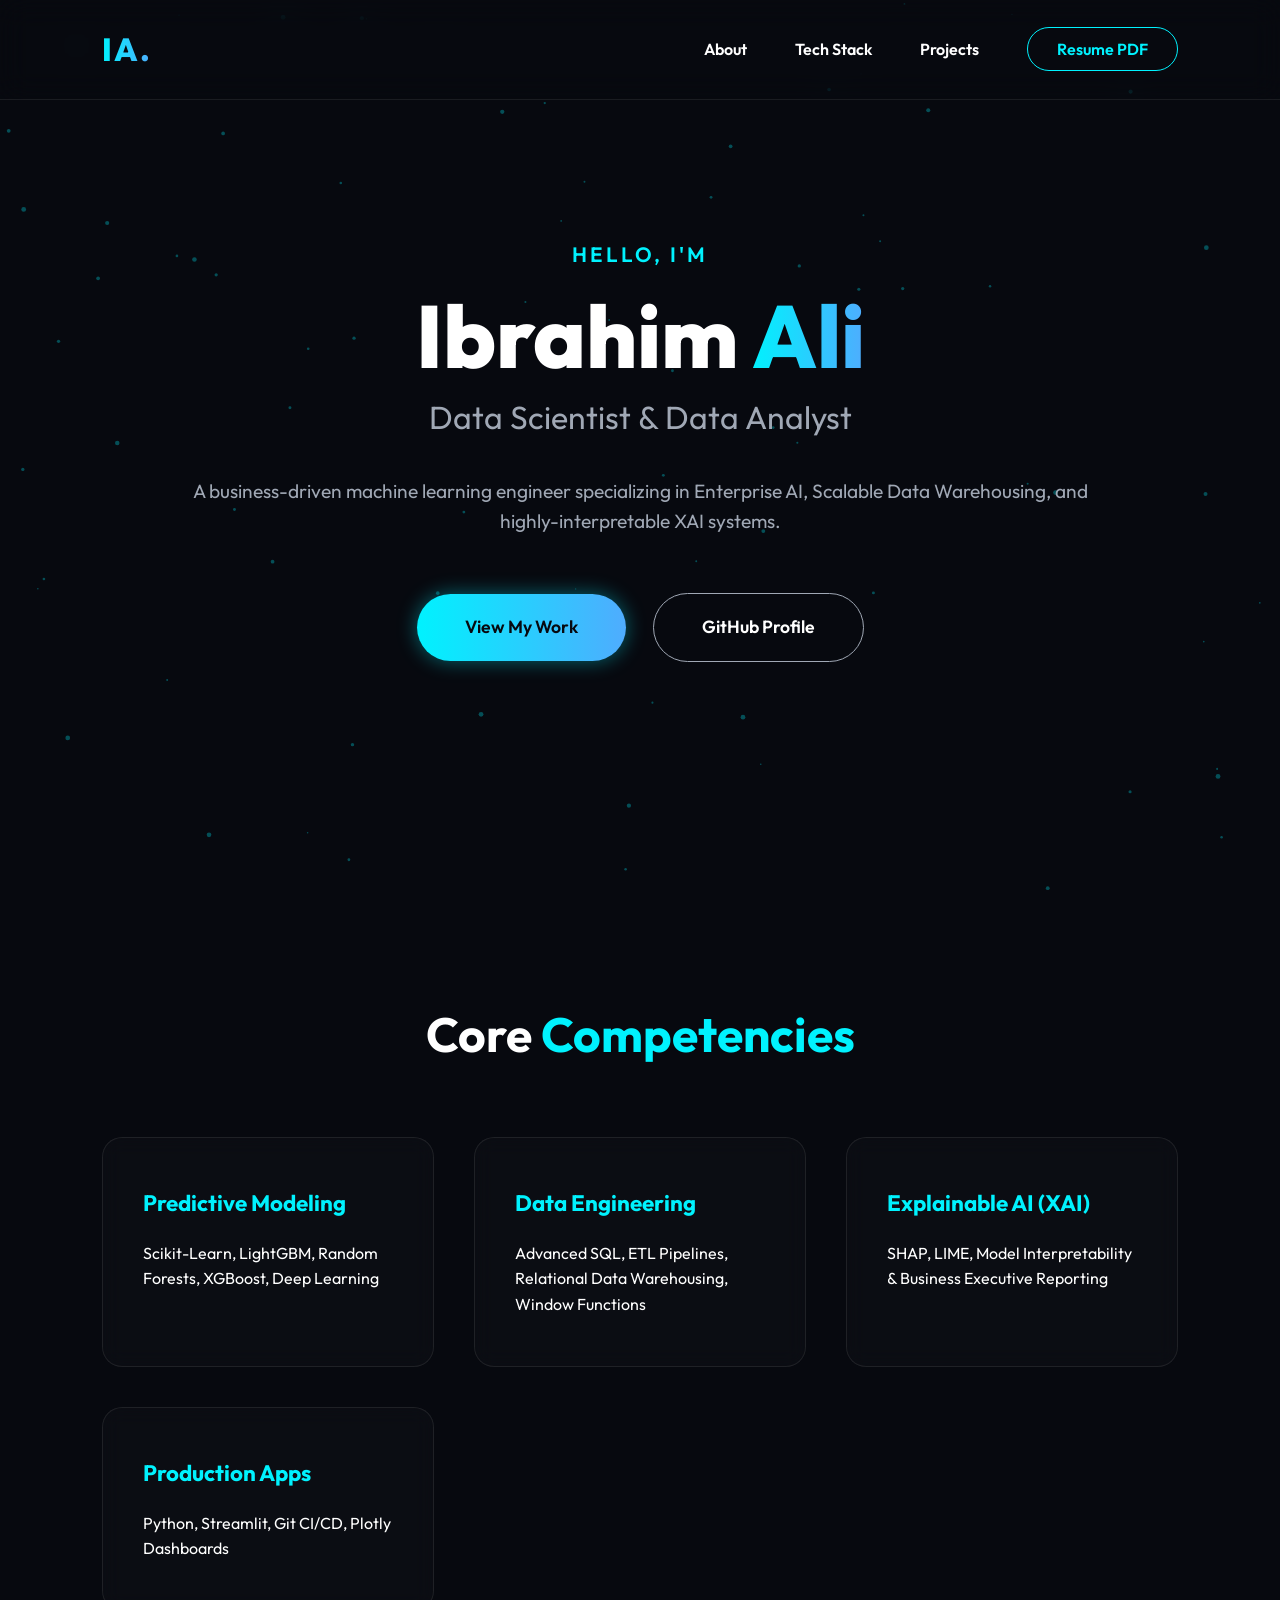
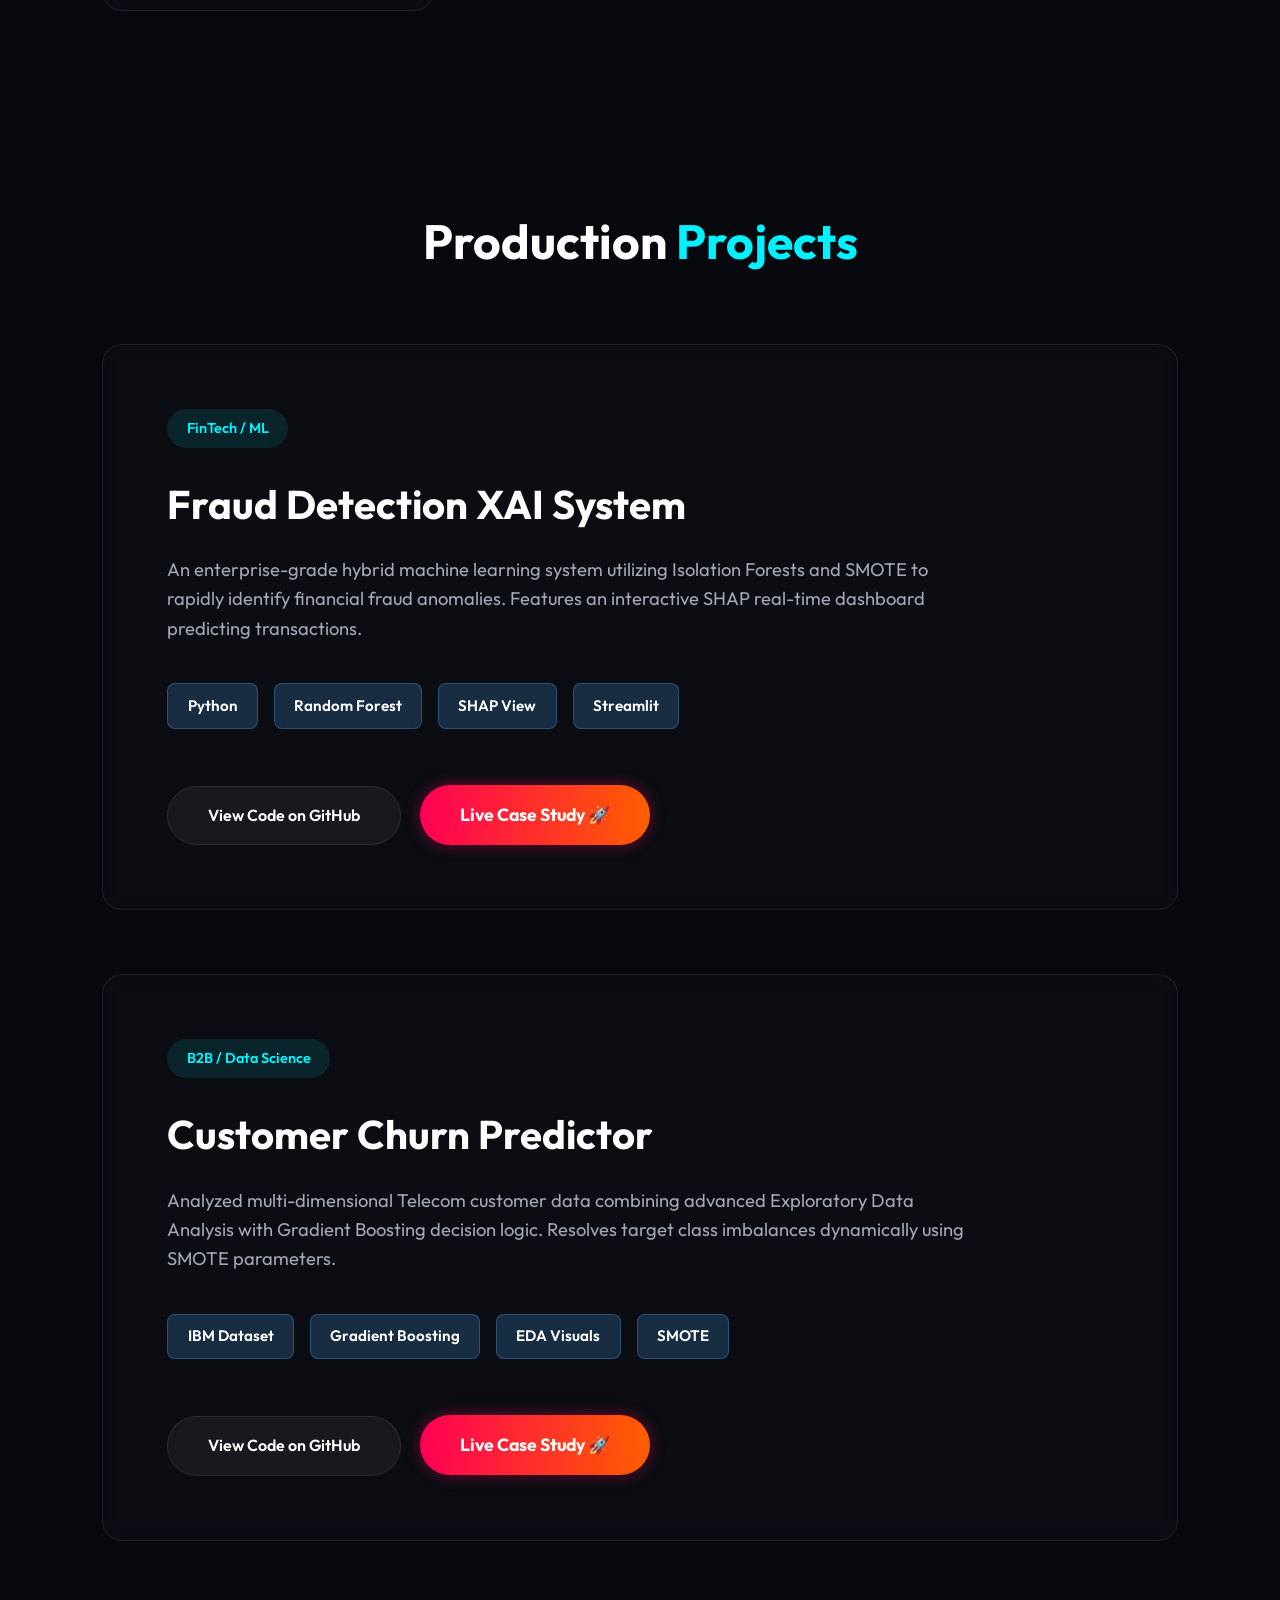
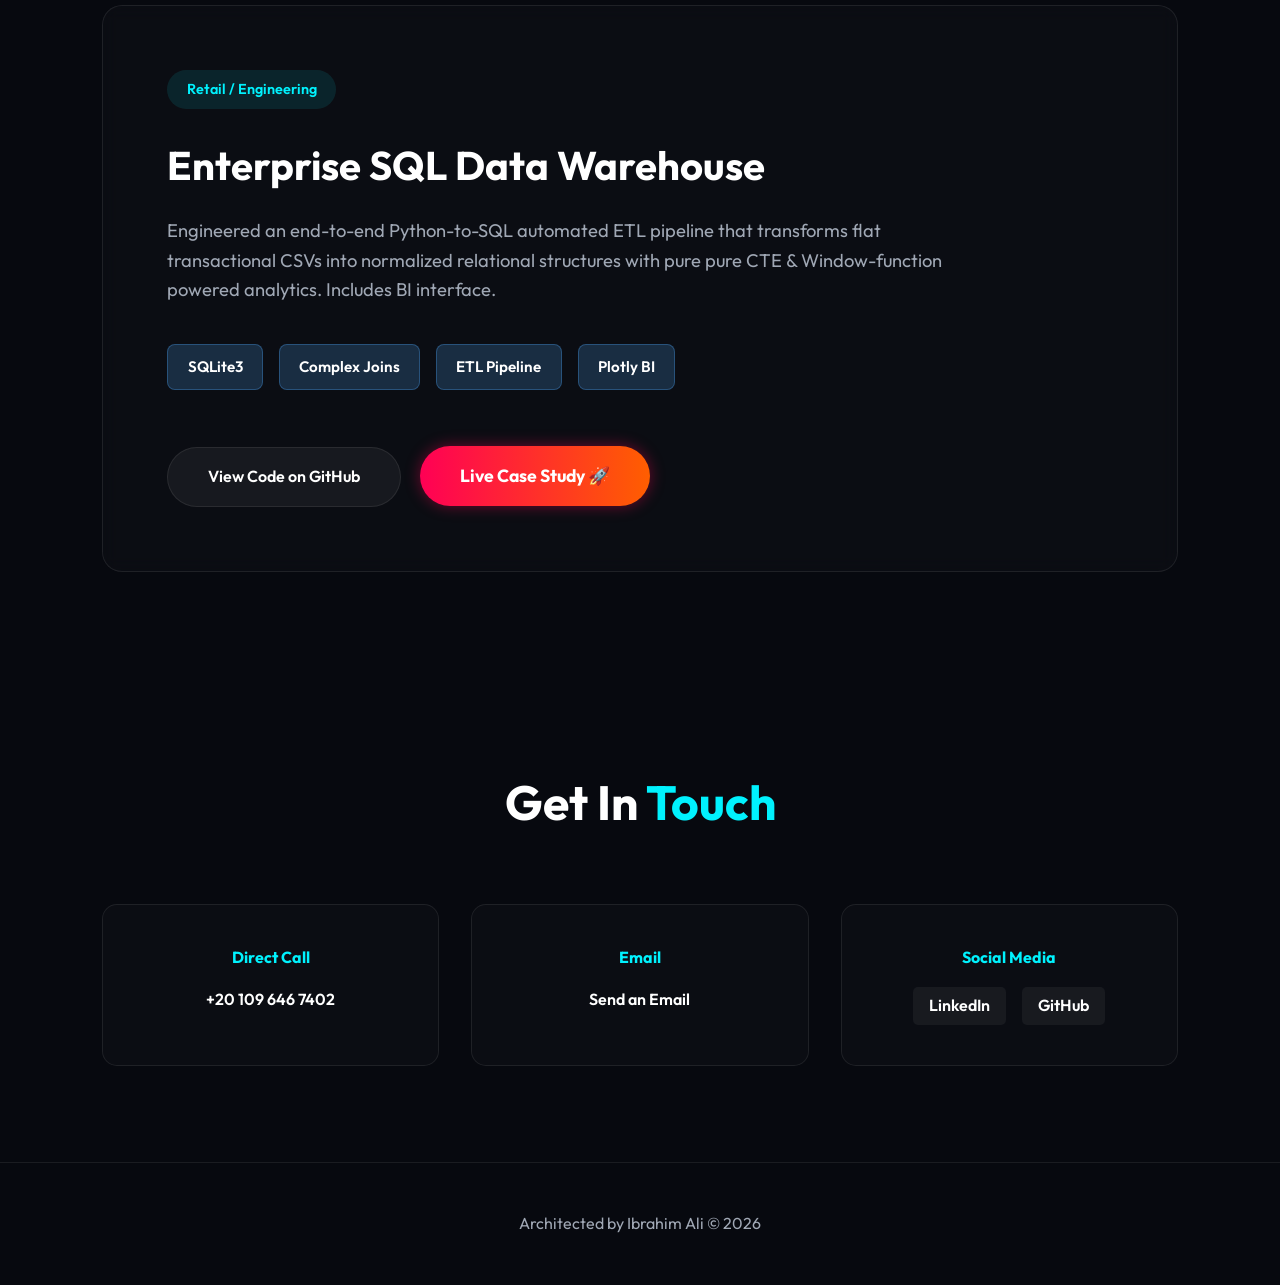
==== commit d3763b2e: "Final Technical Showcase Update" ====
--- a/index.html
+++ b/index.html
@@ -86,6 +86,7 @@
                         </ul>
                         <div class="project-links">
                             <a href="https://github.com/Ibrahimali22/Fraud-Detection-ML-System" target="_blank" class="btn github-btn">View Code on GitHub</a>
+                            <a href="showcase/fraud.html" class="btn primary-btn">Live Case Study 🚀</a>
                         </div>
                     </div>
                 </div>
@@ -104,6 +105,7 @@
                         </ul>
                         <div class="project-links">
                             <a href="https://github.com/Ibrahimali22/Customer-Churn-XAI-App" target="_blank" class="btn github-btn">View Code on GitHub</a>
+                            <a href="showcase/churn.html" class="btn primary-btn">Live Case Study 🚀</a>
                         </div>
                     </div>
                 </div>
@@ -122,6 +124,7 @@
                         </ul>
                         <div class="project-links">
                             <a href="https://github.com/Ibrahimali22/DataWarehouse-SQL-ETL" target="_blank" class="btn github-btn">View Code on GitHub</a>
+                            <a href="showcase/retail.html" class="btn primary-btn">Live Case Study 🚀</a>
                         </div>
                     </div>
                 </div>
--- a/style.css
+++ b/style.css
@@ -52,6 +52,7 @@
     letter-spacing: 2px;
     background: linear-gradient(90deg, var(--primary-neon), var(--primary-alt));
     -webkit-background-clip: text;
+    background-clip: text;
     -webkit-text-fill-color: transparent;
 }
 
@@ -138,6 +139,7 @@
 .hero h1 span {
     background: linear-gradient(90deg, var(--primary-neon), var(--primary-alt));
     -webkit-background-clip: text;
+    background-clip: text;
     -webkit-text-fill-color: transparent;
 }
 
@@ -184,6 +186,39 @@
 .btn.secondary:hover {
     border-color: var(--text-main);
     transform: translateY(-4px);
+}
+
+.primary-btn {
+    background: linear-gradient(90deg, #ff0055, #ff5e00); /* Special Gradient for Showcase */
+    color: white !important;
+    padding: 1rem 2.5rem;
+    border-radius: 50px;
+    text-decoration: none;
+    font-weight: 700;
+    display: inline-block;
+    transition: 0.3s;
+    box-shadow: 0 0 15px rgba(255, 0, 85, 0.4);
+    border: none;
+    margin-left: 1rem;
+    cursor: pointer;
+}
+
+.primary-btn:hover {
+    transform: translateY(-3px) scale(1.05);
+    box-shadow: 0 0 30px rgba(255, 0, 85, 0.7);
+}
+
+.highlight-link {
+    color: var(--primary-neon) !important;
+    border: 1px solid var(--primary-neon);
+    padding: 0.5rem 1rem;
+    border-radius: 20px;
+    box-shadow: 0 0 10px rgba(0, 242, 254, 0.2);
+}
+
+.highlight-link:hover {
+    background: var(--primary-neon);
+    color: var(--bg-dark) !important;
 }
 
 /* Skills */
@@ -372,14 +407,30 @@
 }
 
 @media (max-width: 768px) {
-    nav { padding: 1rem 5%; }
-    nav ul { display: none; } /* Simplified for mobile */
-    .container { padding: 4rem 5%; }
-    .hero h1 { font-size: 3rem; }
-    .hero h2 { font-size: 1.5rem; }
-    .project-card { padding: 2rem; }
-    .project-info h2 { font-size: 1.8rem; }
-    .btn { padding: 1rem 2rem; font-size: 1rem; }
+    nav { 
+        padding: 0.5rem 5%; 
+        flex-direction: column;
+        gap: 0.2rem;
+    }
+    nav ul { 
+        display: flex; 
+        gap: 0.8rem; 
+        font-size: 0.8rem;
+        flex-wrap: wrap;
+        justify-content: center;
+    }
+    nav a { font-size: 0.8rem; }
+    .nav-btn { padding: 0.3rem 0.8rem; }
+    .hero { 
+        padding-top: 220px; /* Strong offset to clear the dual-row nav */
+        height: auto; 
+        min-height: 100vh;
+    }
+    .hero h1 { font-size: 2.8rem; }
+    .hero h2 { font-size: 1.3rem; }
+    .project-card { padding: 1.5rem; }
+    .project-info h2 { font-size: 1.6rem; }
+    .btn { padding: 0.9rem 1.8rem; font-size: 1rem; }
     .btn.secondary { margin-left: 0; margin-top: 1rem; width: 100%; }
     .hero-buttons { display: flex; flex-direction: column; }
 }
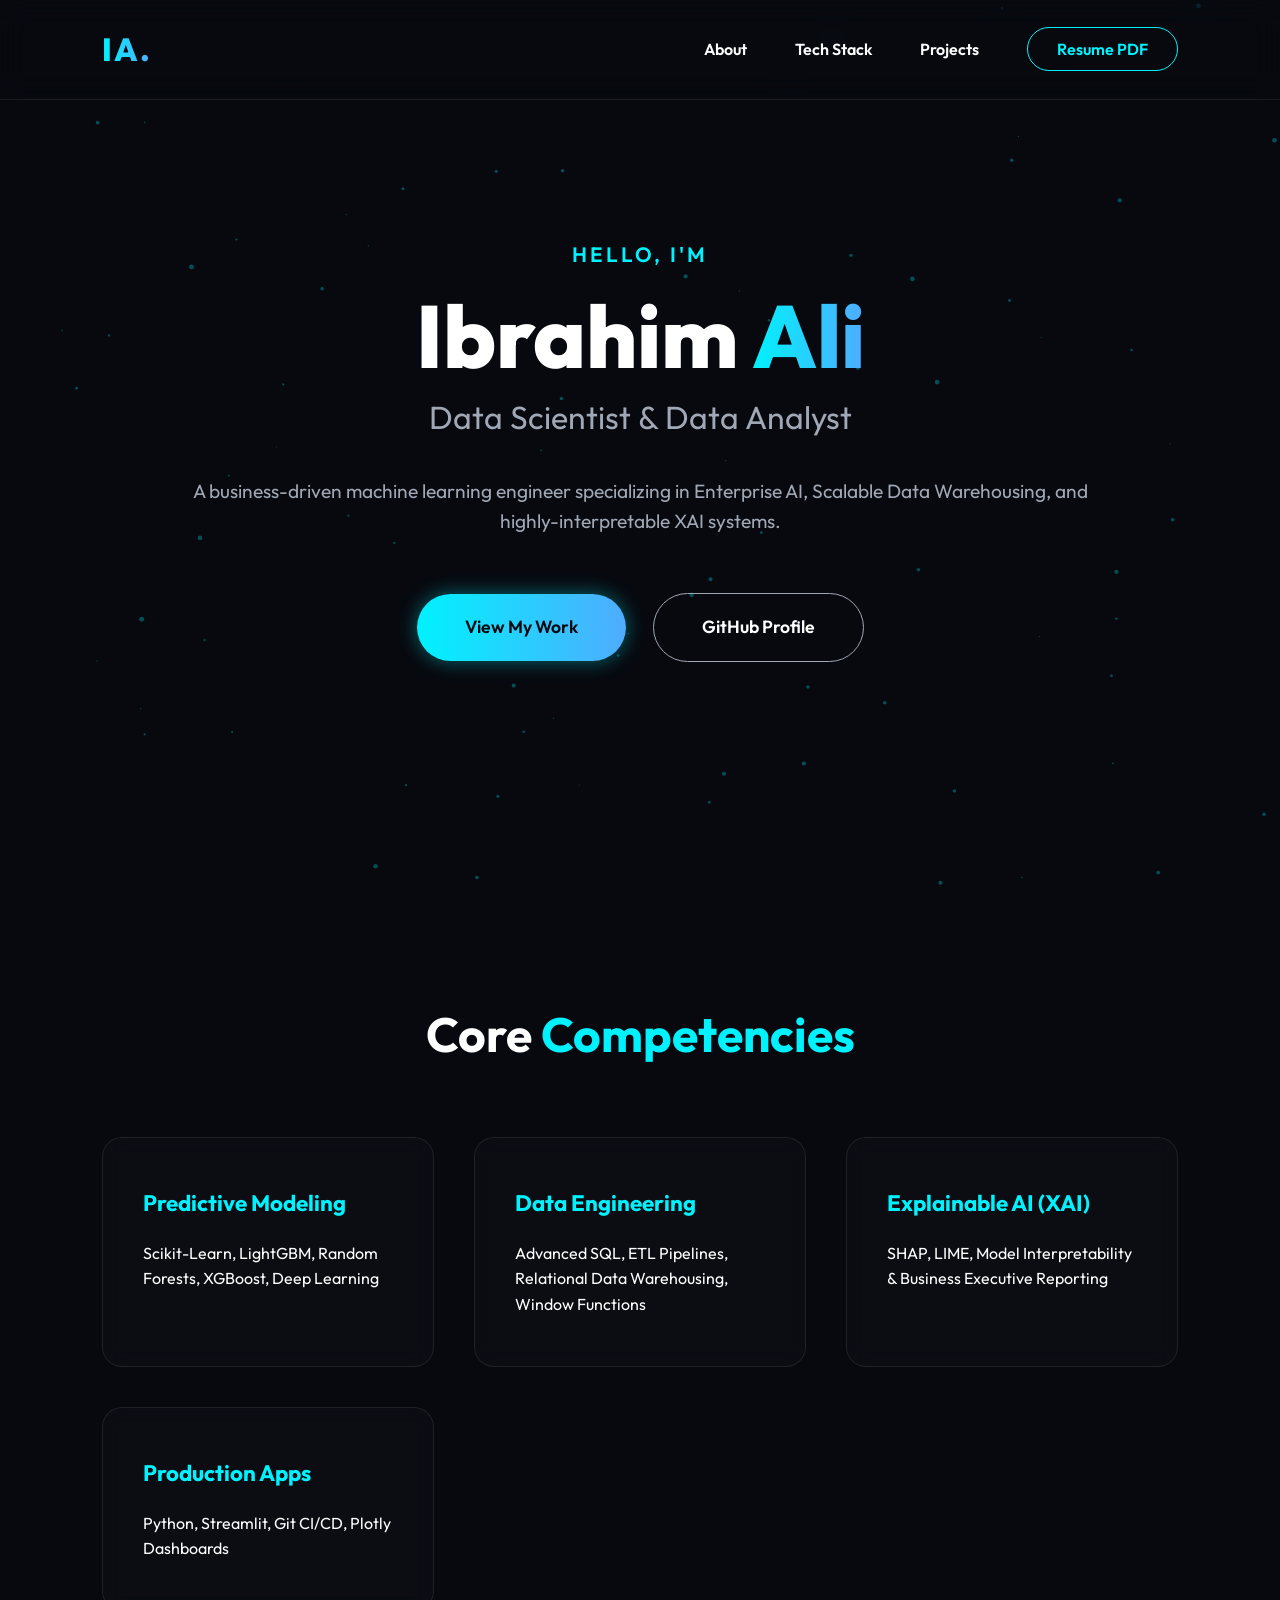
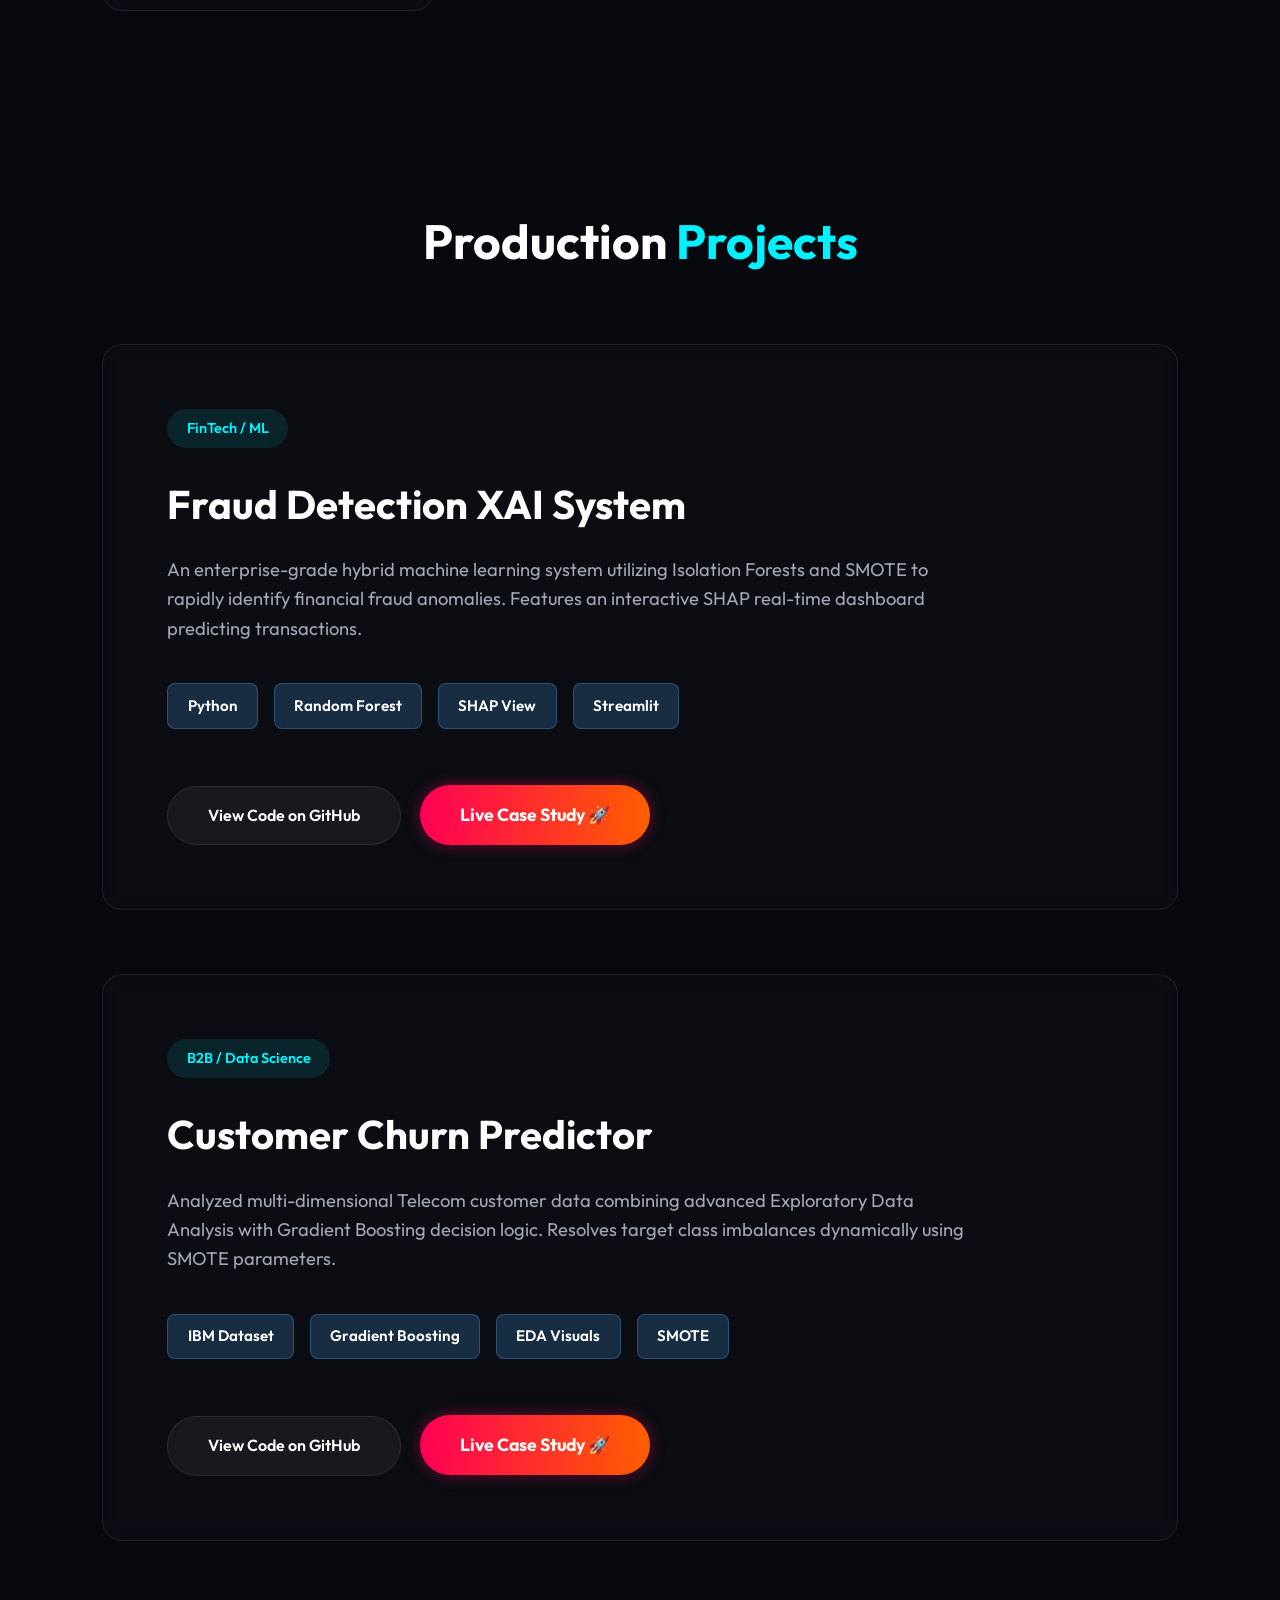
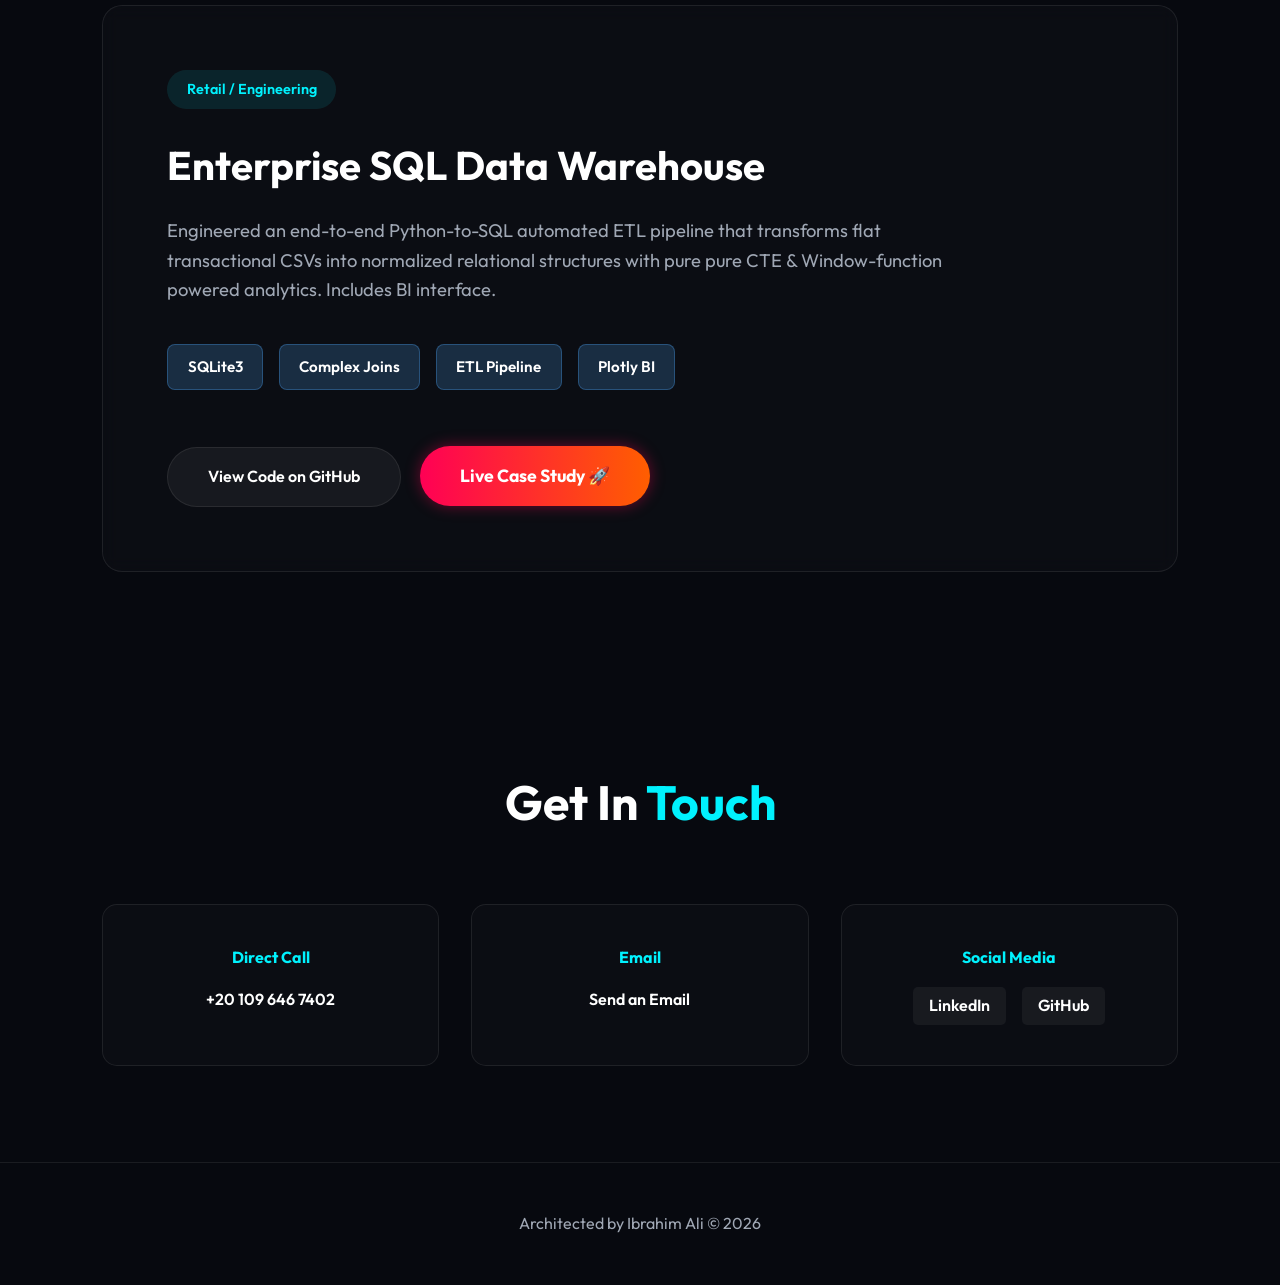
==== commit ed6d5aa7: "Update portfolio: link to PDF resume and add PDF file" ====
--- a/index.html
+++ b/index.html
@@ -25,7 +25,7 @@
             <li><a href="#about">About</a></li>
             <li><a href="#skills">Tech Stack</a></li>
             <li><a href="#projects">Projects</a></li>
-            <li><a href="./Ibrahim_Resume.html" class="nav-btn" target="_blank">Resume PDF</a></li>
+            <li><a href="./Ibrahim_Ali_Resume.pdf" class="nav-btn" target="_blank">Resume PDF</a></li>
         </ul>
     </nav>
 
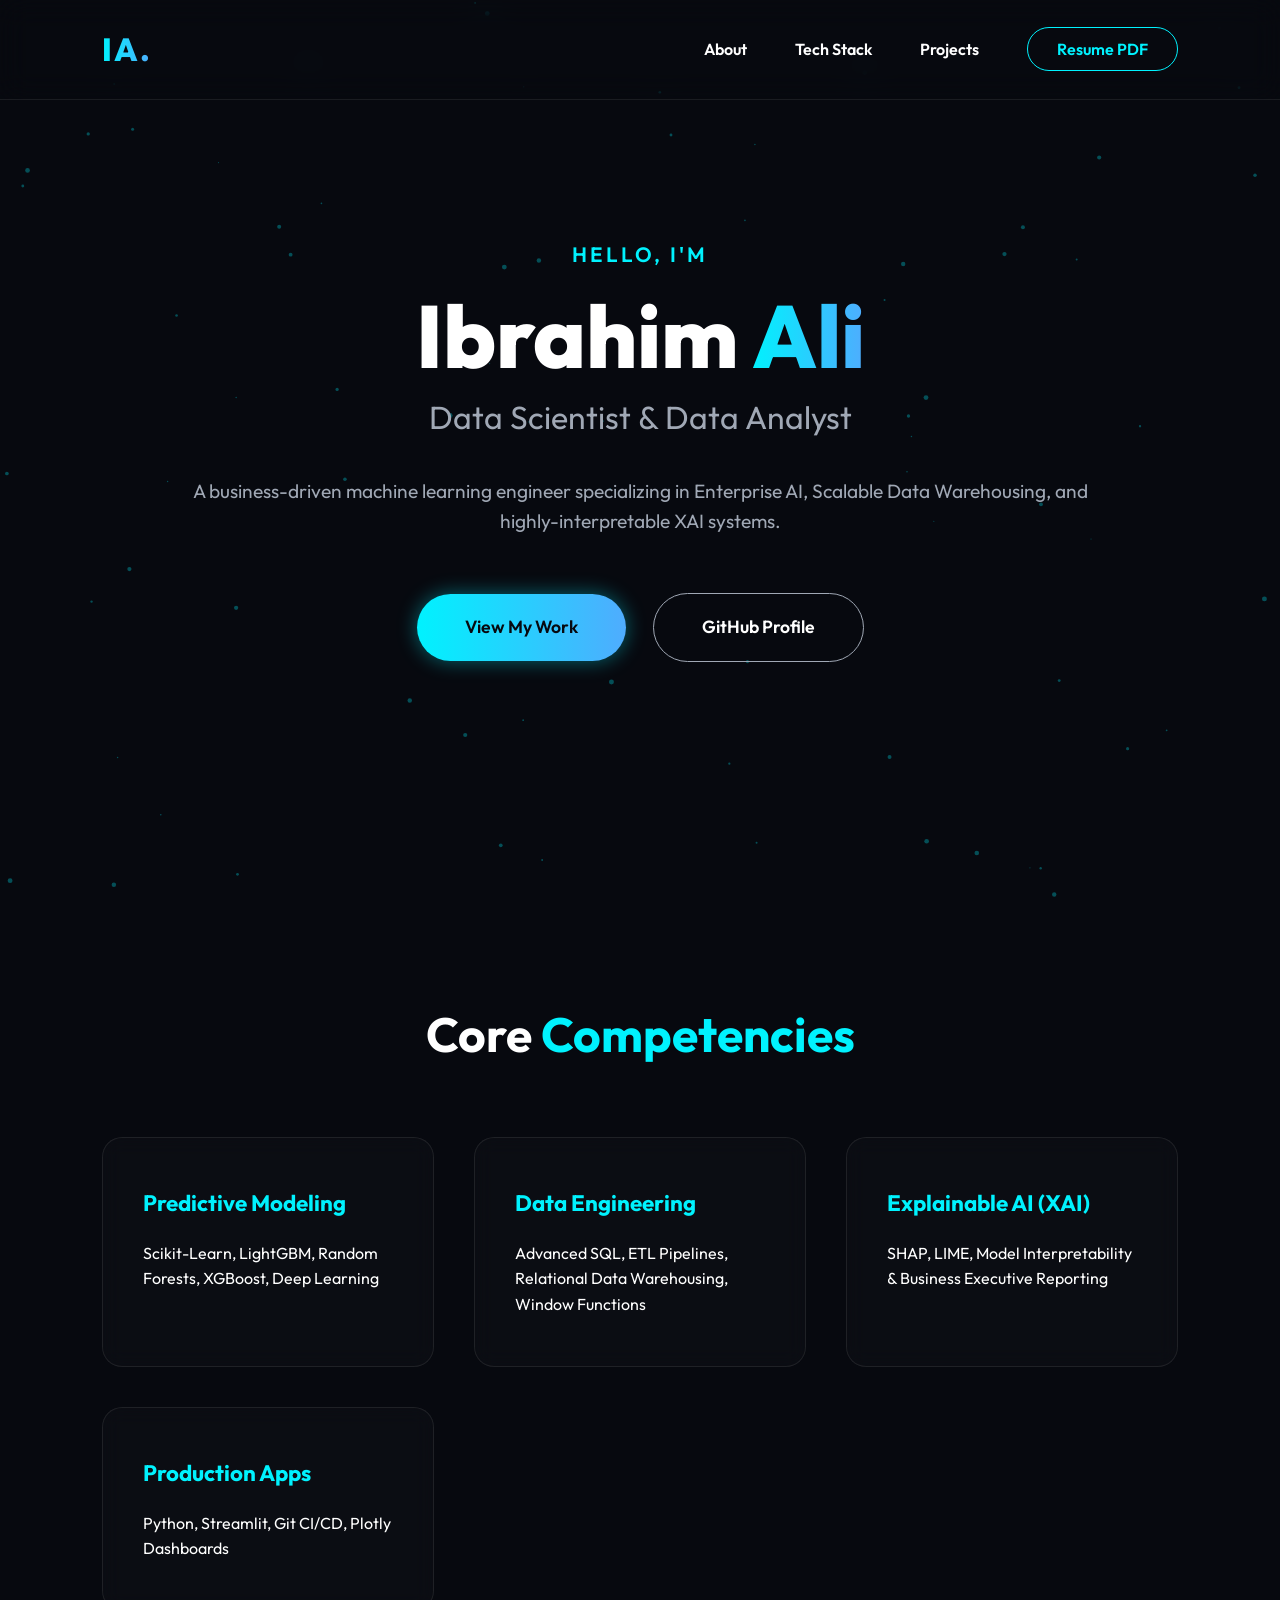
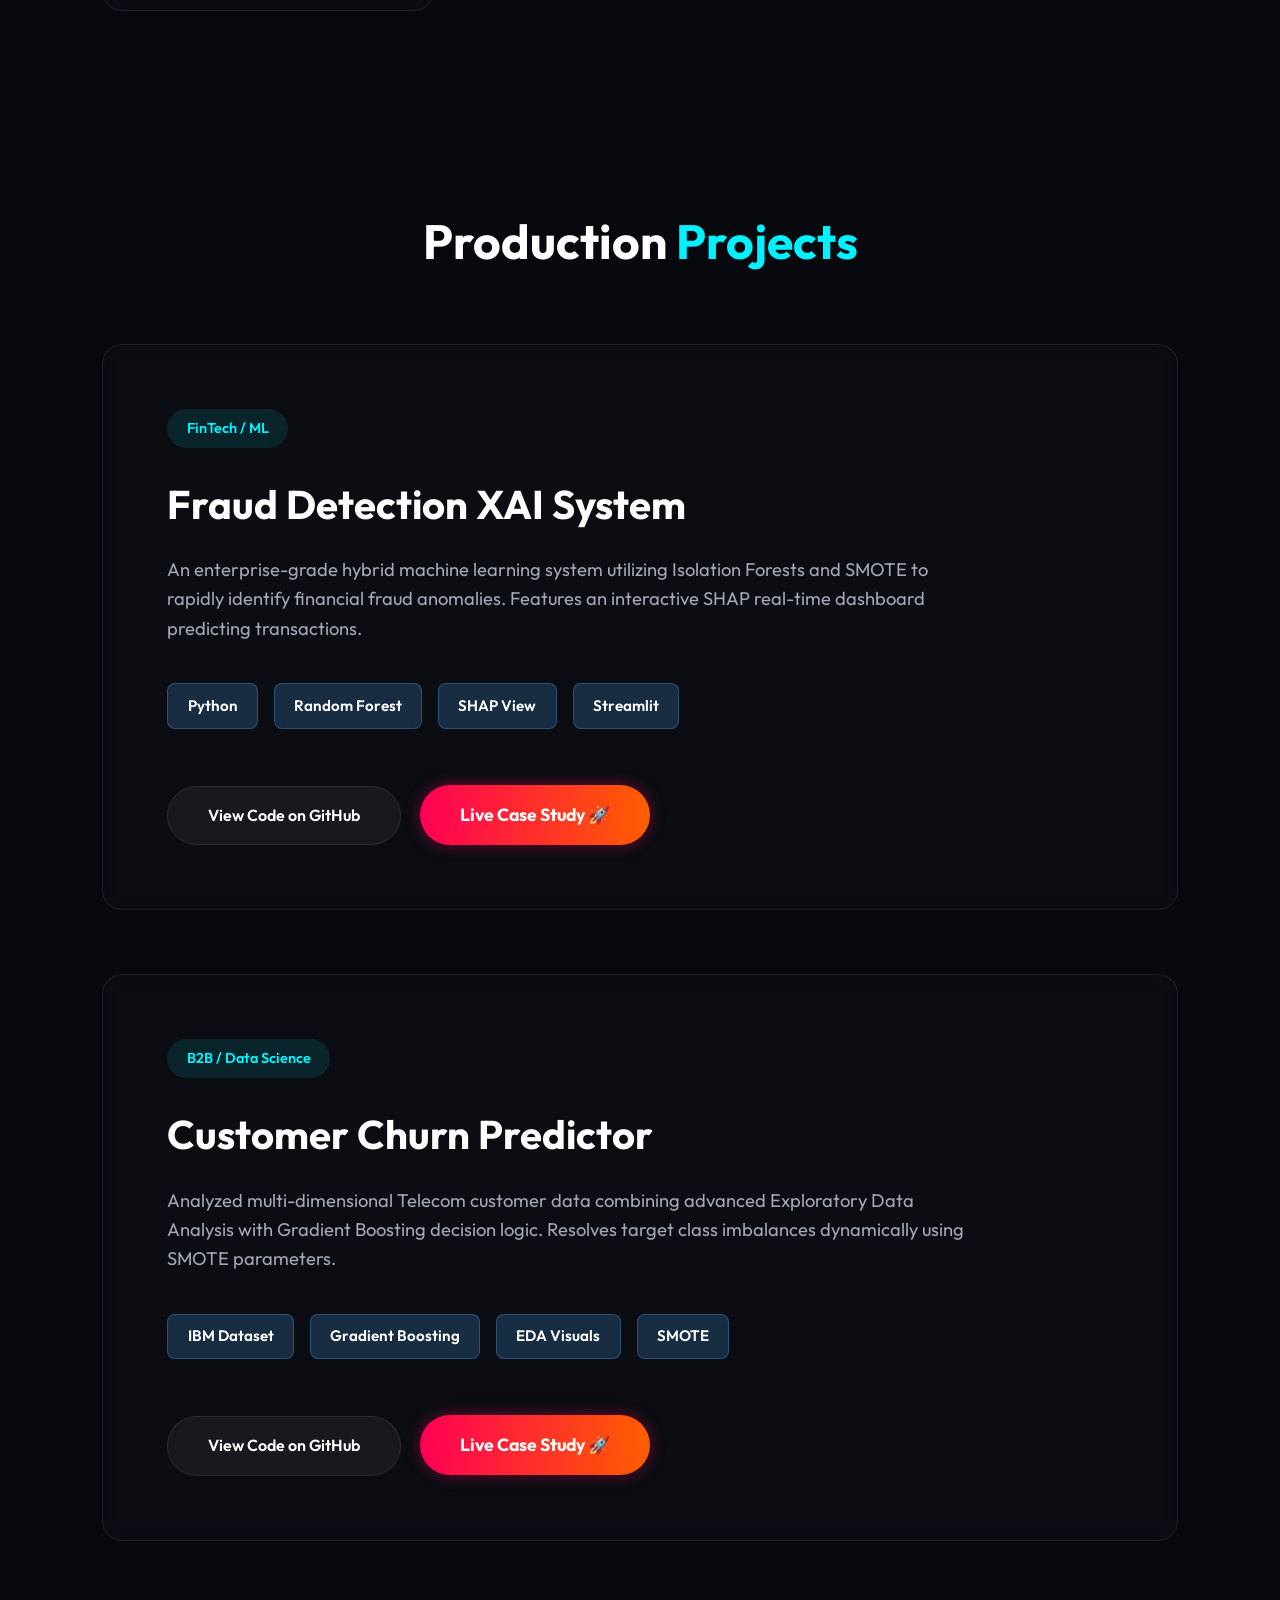
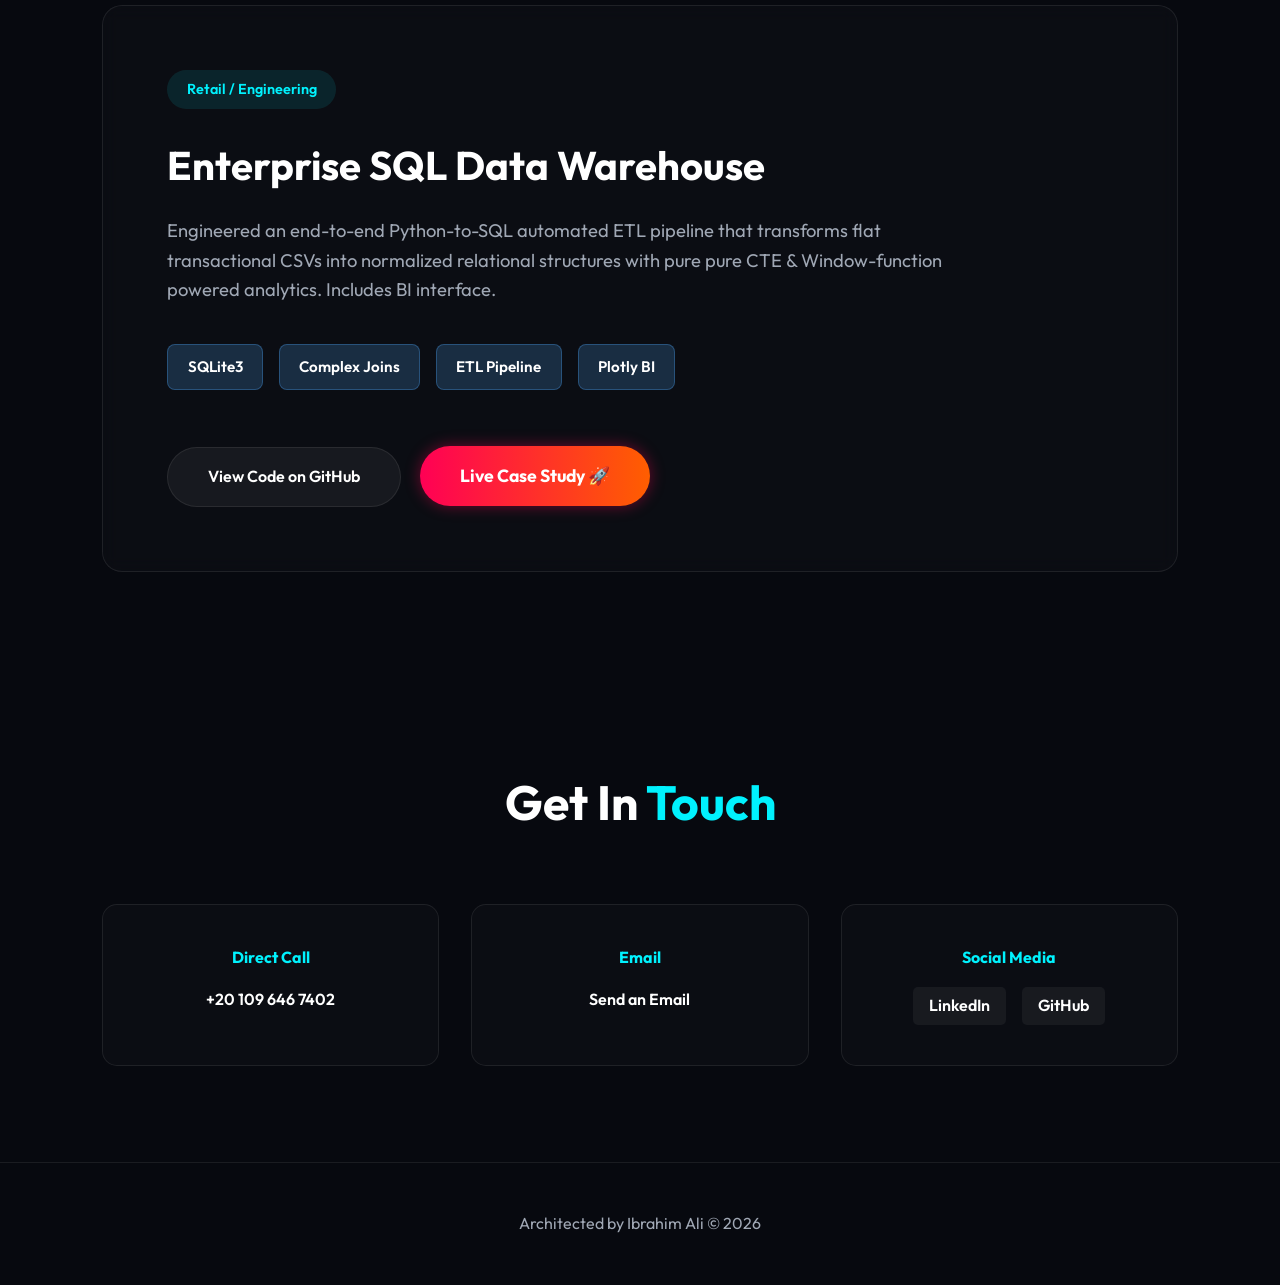
==== commit 9cbcfad5: "Update contact info: set real email address" ====
--- a/index.html
+++ b/index.html
@@ -143,7 +143,7 @@
                 </div>
                 <div class="contact-card">
                     <h4>Email</h4>
-                    <p><a href="mailto:ibrahim.ali@email.com">Send an Email</a></p>
+                    <p><a href="mailto:aly957219@gmail.com">Send an Email</a></p>
                 </div>
                 <div class="contact-card">
                     <h4>Social Media</h4>
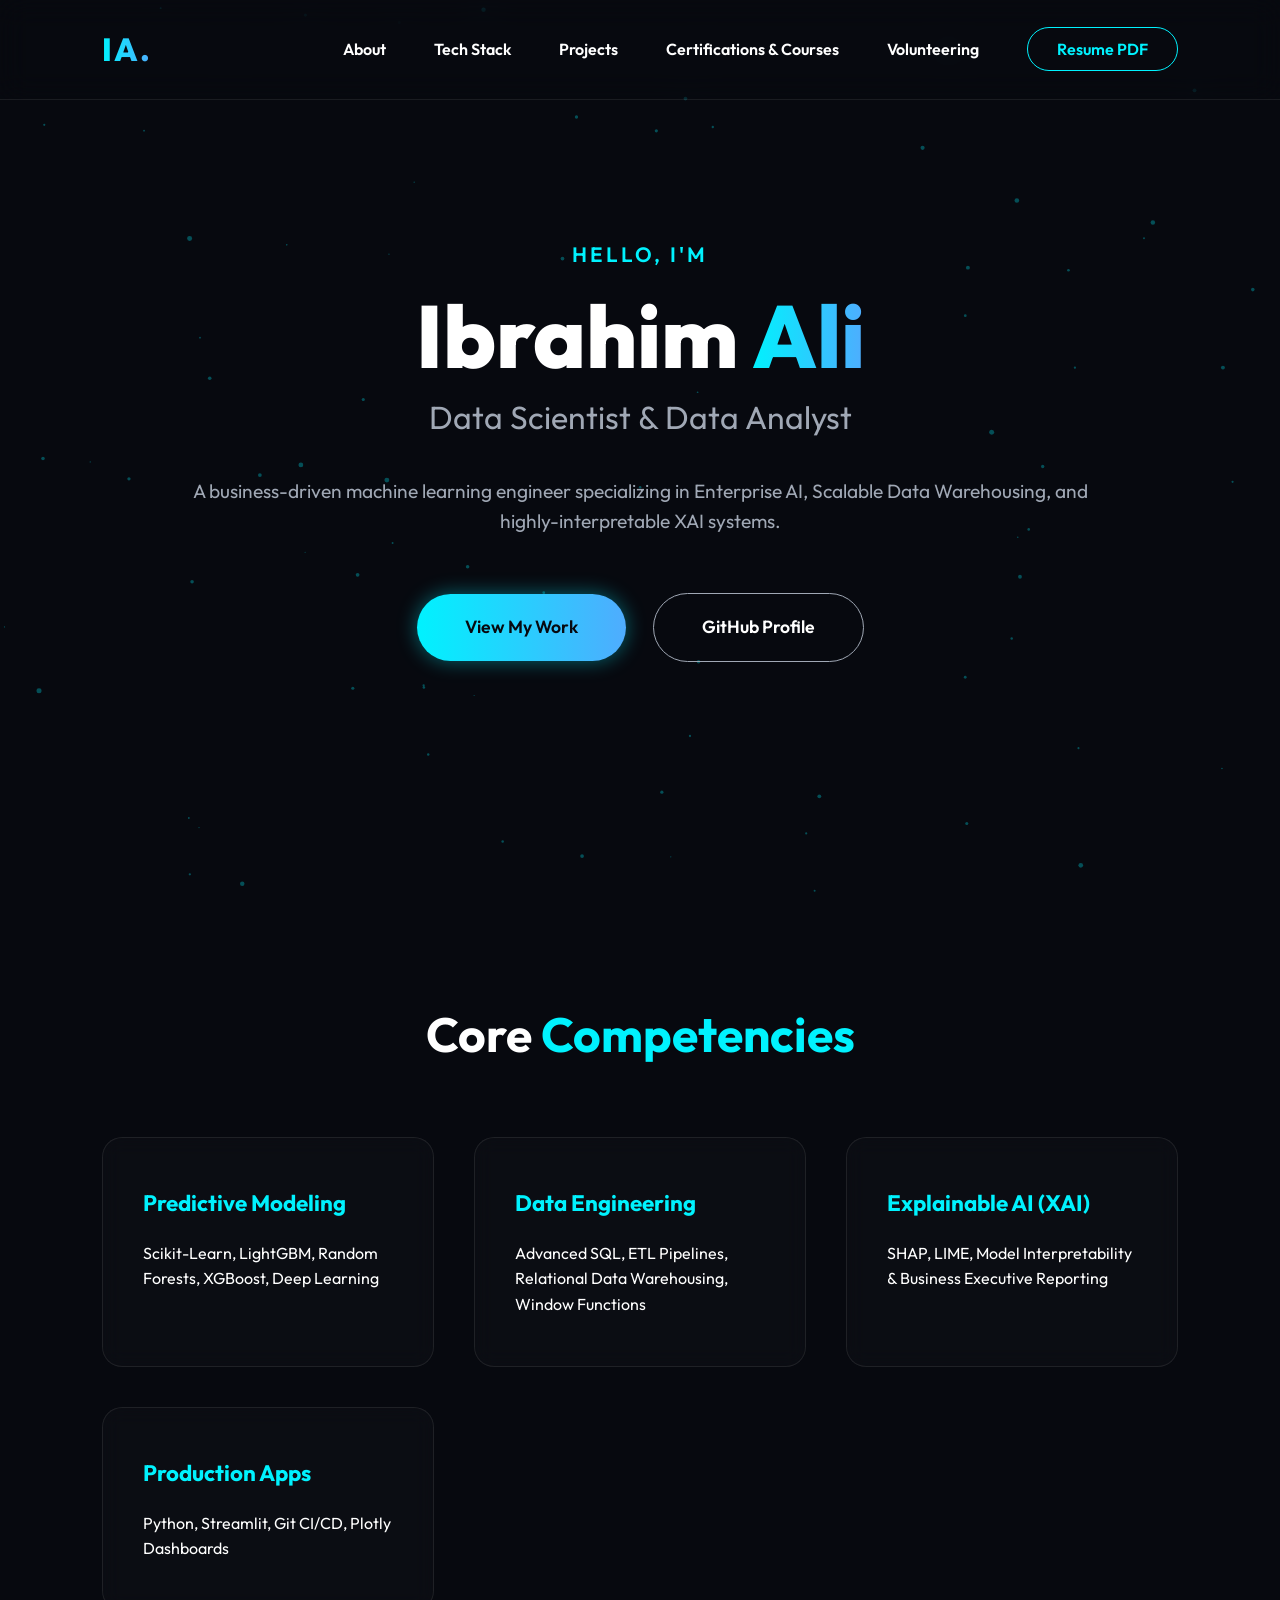
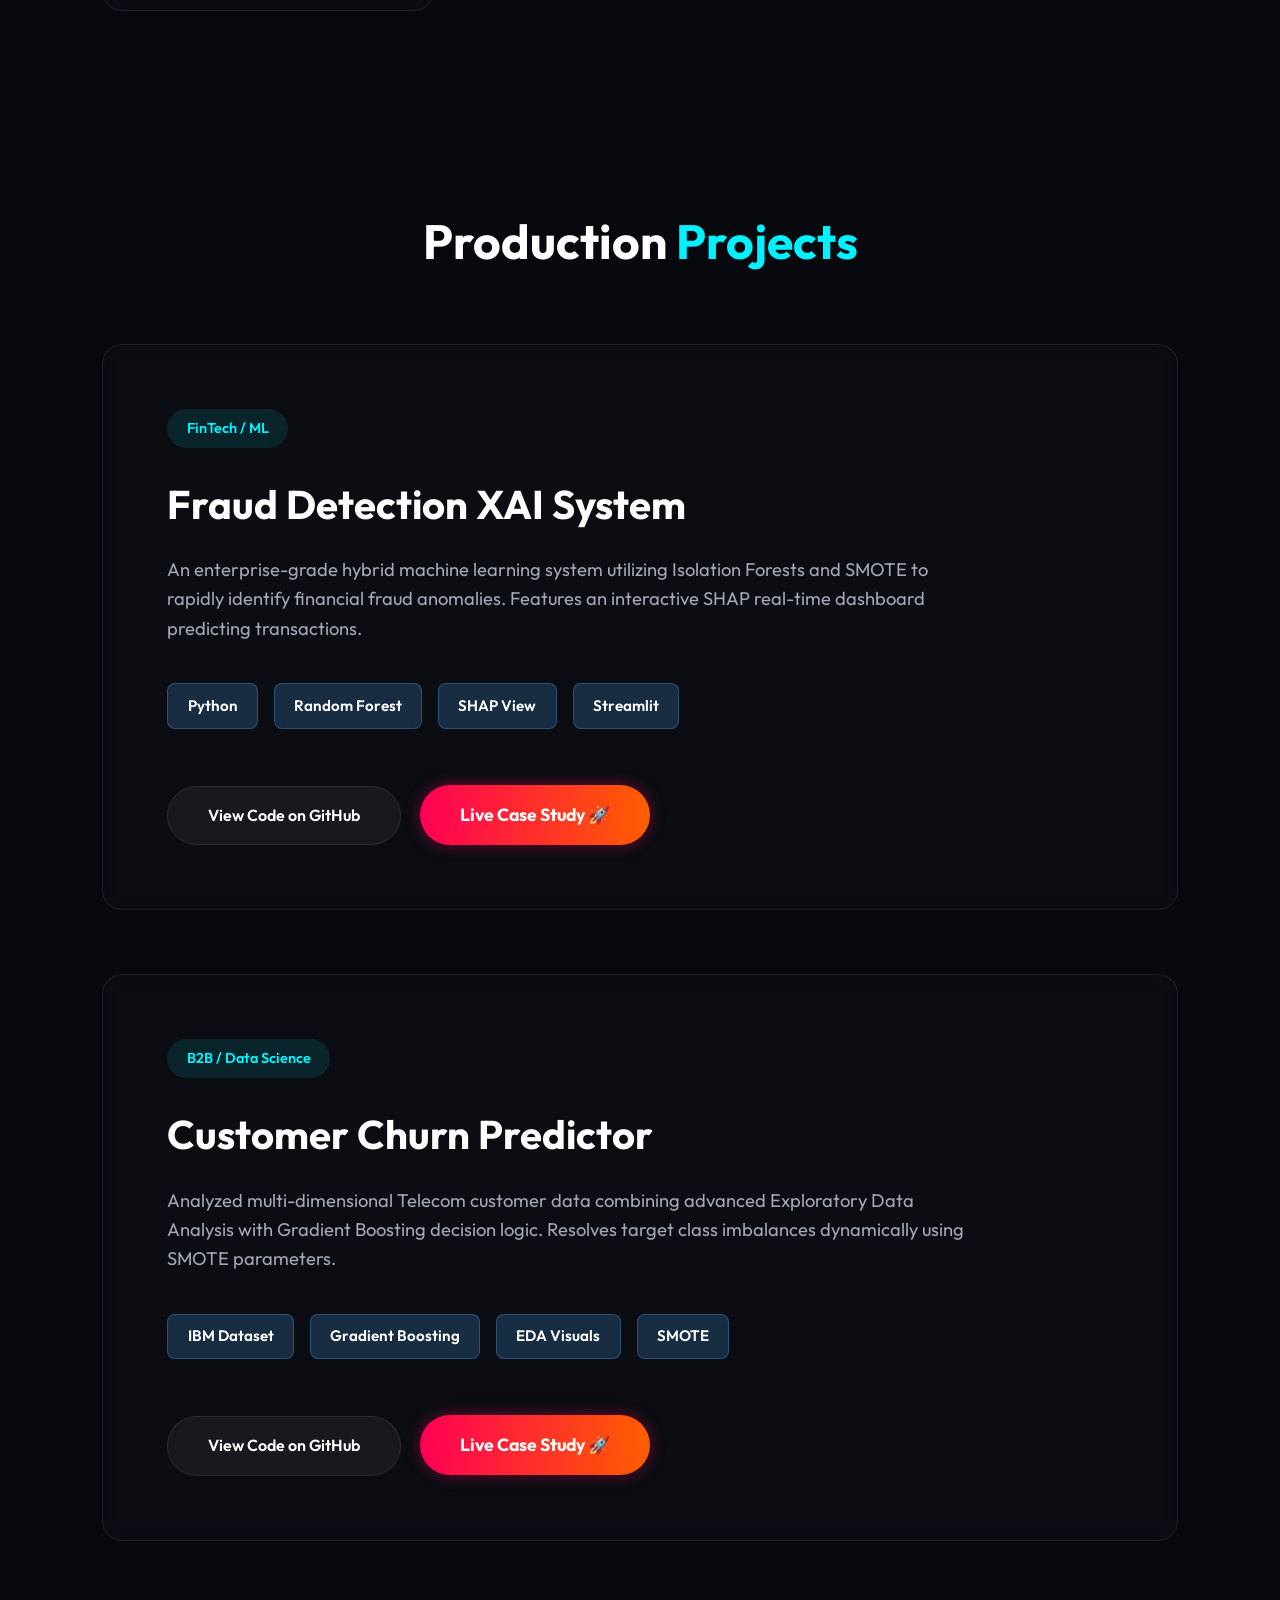
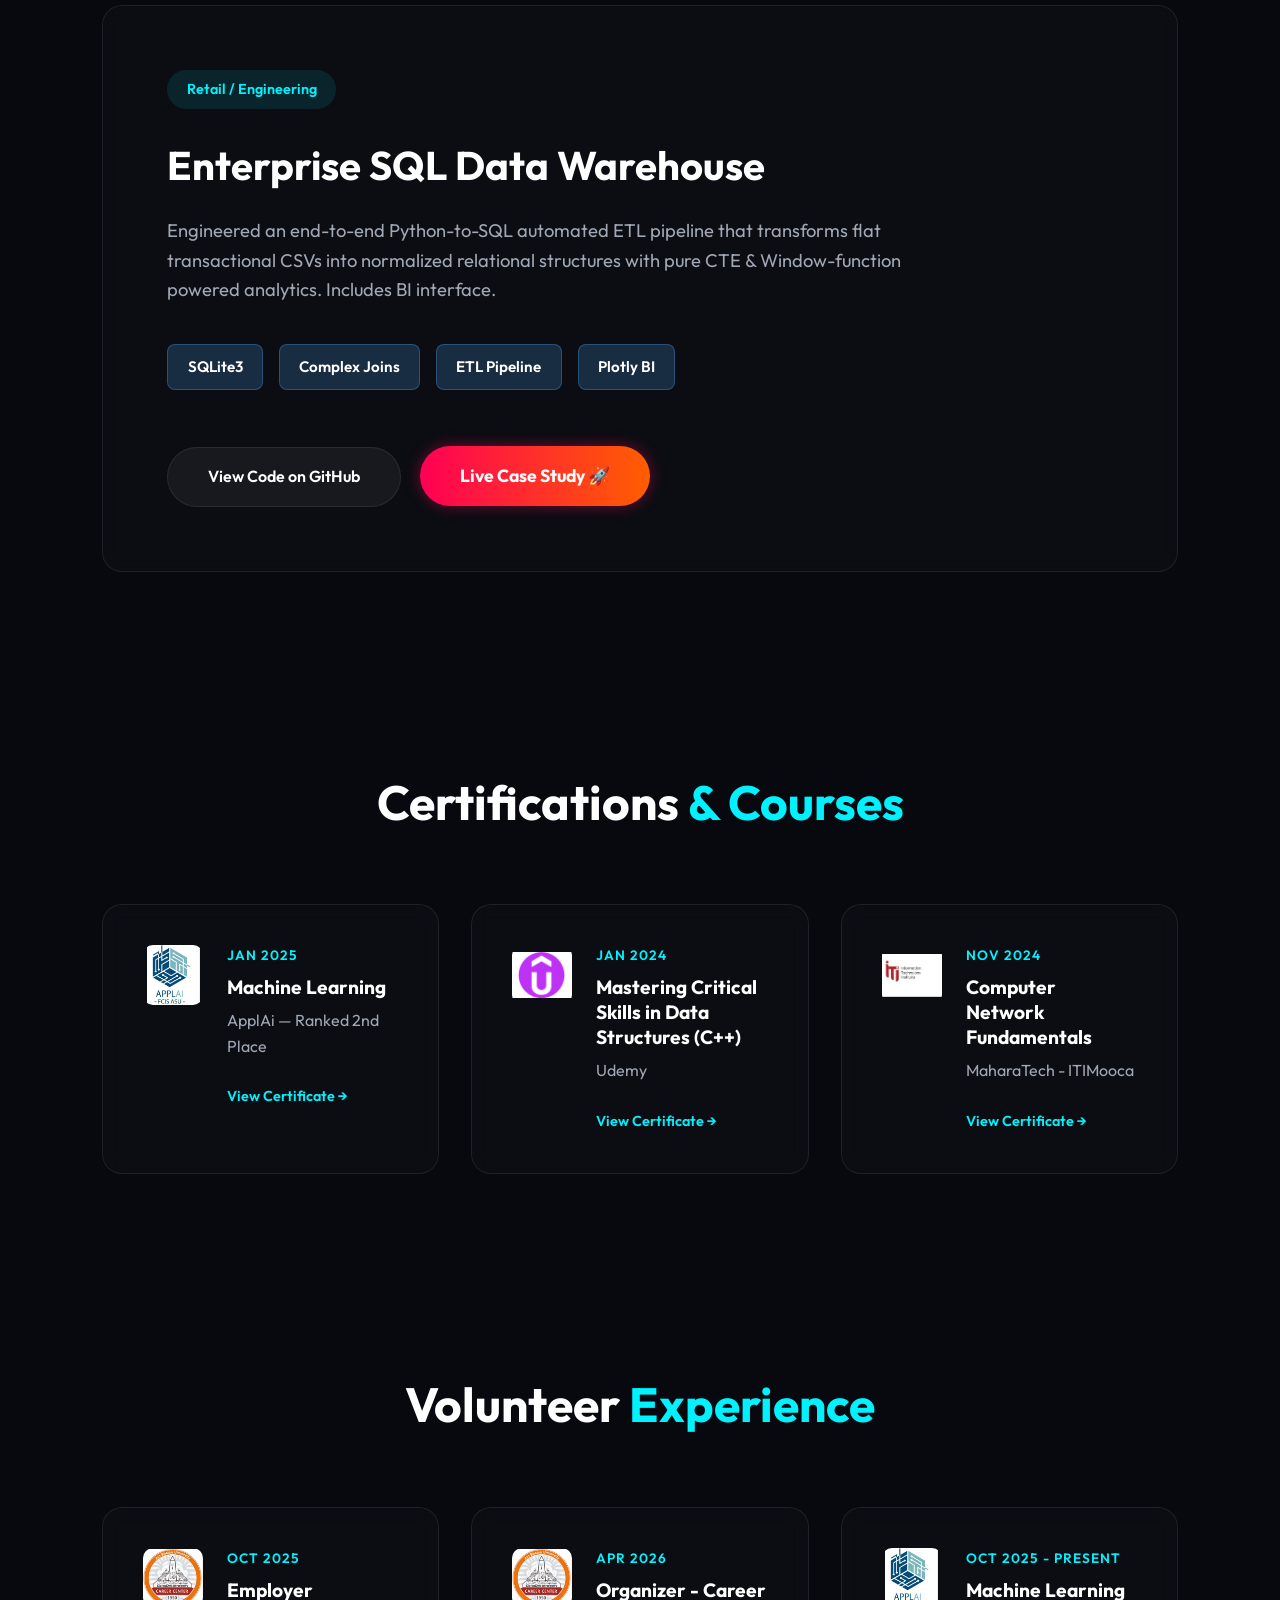
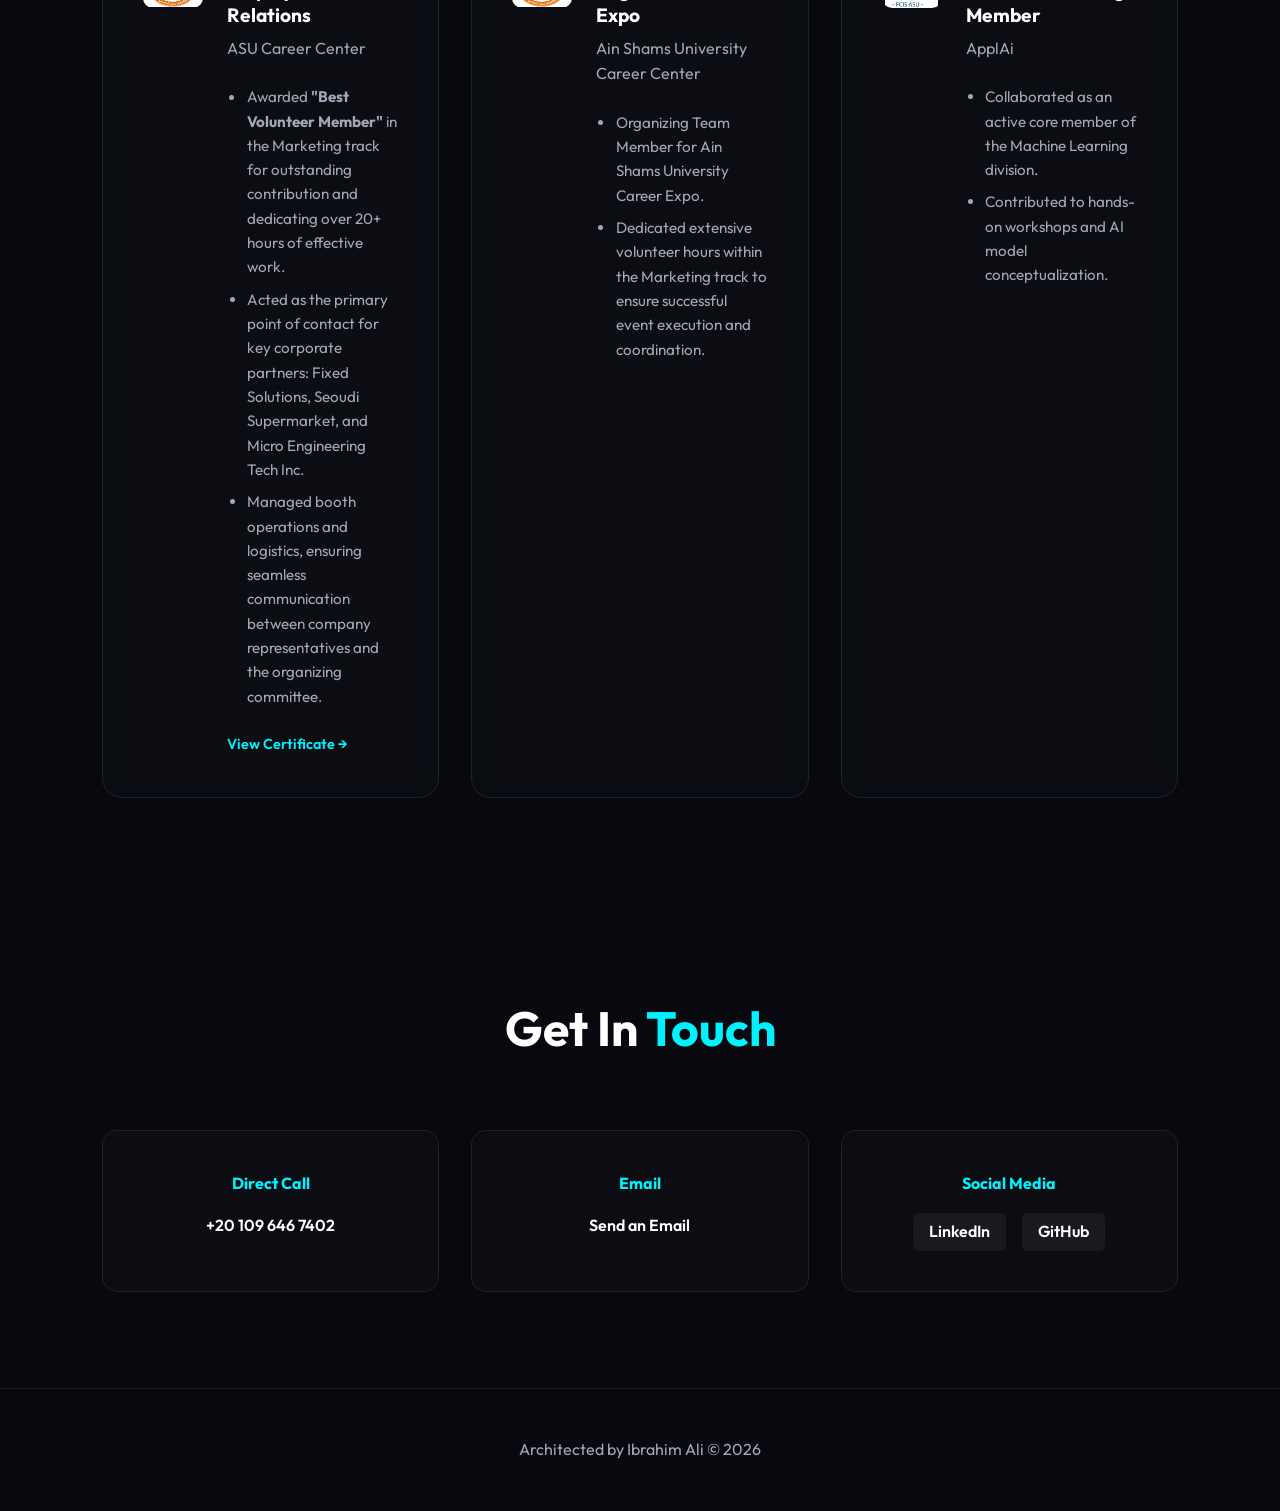
==== commit f8283fbc: "feat: add interactive certificate modals, restructure layout, and add volunteer section with organiz" ====
--- a/index.html
+++ b/index.html
@@ -1,5 +1,6 @@
 <!DOCTYPE html>
 <html lang="en">
+
 <head>
     <meta charset="UTF-8">
     <meta name="viewport" content="width=device-width, initial-scale=1.0">
@@ -8,23 +9,27 @@
     <meta property="og:type" content="website">
     <meta property="og:url" content="https://ibrahimali22.github.io/Data-Science-Portfolio/">
     <meta property="og:title" content="Ibrahim Ali Portfolio | Data Scientist & Analyst">
-    <meta property="og:description" content="Explore my production-grade Data Science projects, from Fraud Detection XAI to Retail Data Warehousing.">
+    <meta property="og:description"
+        content="Explore my production-grade Data Science projects, from Fraud Detection XAI to Retail Data Warehousing.">
     <meta property="og:image" content="https://ibrahimali22.github.io/Data-Science-Portfolio/preview.png">
     <meta name="twitter:card" content="summary_large_image">
     <!-- Modern Font: Outfit -->
     <link href="https://fonts.googleapis.com/css2?family=Outfit:wght@300;400;600;800&display=swap" rel="stylesheet">
     <link rel="stylesheet" href="style.css">
 </head>
+
 <body>
     <!-- Abstract particles background -->
     <canvas id="particles-bg"></canvas>
-    
+
     <nav>
         <div class="logo">IA.</div>
         <ul>
             <li><a href="#about">About</a></li>
             <li><a href="#skills">Tech Stack</a></li>
             <li><a href="#projects">Projects</a></li>
+            <li><a href="#certifications">Certifications & Courses</a></li>
+            <li><a href="#volunteering">Volunteering</a></li>
             <li><a href="./Ibrahim_Ali_Resume.pdf" class="nav-btn" target="_blank">Resume PDF</a></li>
         </ul>
     </nav>
@@ -34,7 +39,8 @@
             <p class="subtitle">Hello, I'm</p>
             <h1>Ibrahim <span>Ali</span></h1>
             <h2>Data Scientist & Data Analyst</h2>
-            <p class="desc">A business-driven machine learning engineer specializing in Enterprise AI, Scalable Data Warehousing, and highly-interpretable XAI systems.</p>
+            <p class="desc">A business-driven machine learning engineer specializing in Enterprise AI, Scalable Data
+                Warehousing, and highly-interpretable XAI systems.</p>
             <div class="hero-buttons">
                 <a href="#projects" class="btn primary">View My Work</a>
                 <a href="https://github.com/Ibrahimali22" class="btn secondary" target="_blank">GitHub Profile</a>
@@ -69,15 +75,17 @@
     <section id="projects" class="projects-section">
         <div class="container">
             <h3 class="section-title">Production <span class="highlight">Projects</span></h3>
-            
+
             <div class="project-grid">
-                
+
                 <!-- Project 1 -->
                 <div class="project-card reveal">
                     <div class="project-info">
                         <span class="badge">FinTech / ML</span>
                         <h2>Fraud Detection XAI System</h2>
-                        <p>An enterprise-grade hybrid machine learning system utilizing Isolation Forests and SMOTE to rapidly identify financial fraud anomalies. Features an interactive SHAP real-time dashboard predicting transactions.</p>
+                        <p>An enterprise-grade hybrid machine learning system utilizing Isolation Forests and SMOTE to
+                            rapidly identify financial fraud anomalies. Features an interactive SHAP real-time dashboard
+                            predicting transactions.</p>
                         <ul class="tech-tags">
                             <li>Python</li>
                             <li>Random Forest</li>
@@ -85,7 +93,8 @@
                             <li>Streamlit</li>
                         </ul>
                         <div class="project-links">
-                            <a href="https://github.com/Ibrahimali22/Fraud-Detection-ML-System" target="_blank" class="btn github-btn">View Code on GitHub</a>
+                            <a href="https://github.com/Ibrahimali22/Fraud-Detection-ML-System" target="_blank"
+                                class="btn github-btn">View Code on GitHub</a>
                             <a href="showcase/fraud.html" class="btn primary-btn">Live Case Study 🚀</a>
                         </div>
                     </div>
@@ -96,7 +105,9 @@
                     <div class="project-info">
                         <span class="badge">B2B / Data Science</span>
                         <h2>Customer Churn Predictor</h2>
-                        <p>Analyzed multi-dimensional Telecom customer data combining advanced Exploratory Data Analysis with Gradient Boosting decision logic. Resolves target class imbalances dynamically using SMOTE parameters.</p>
+                        <p>Analyzed multi-dimensional Telecom customer data combining advanced Exploratory Data Analysis
+                            with Gradient Boosting decision logic. Resolves target class imbalances dynamically using
+                            SMOTE parameters.</p>
                         <ul class="tech-tags">
                             <li>IBM Dataset</li>
                             <li>Gradient Boosting</li>
@@ -104,7 +115,8 @@
                             <li>SMOTE</li>
                         </ul>
                         <div class="project-links">
-                            <a href="https://github.com/Ibrahimali22/Customer-Churn-XAI-App" target="_blank" class="btn github-btn">View Code on GitHub</a>
+                            <a href="https://github.com/Ibrahimali22/Customer-Churn-XAI-App" target="_blank"
+                                class="btn github-btn">View Code on GitHub</a>
                             <a href="showcase/churn.html" class="btn primary-btn">Live Case Study 🚀</a>
                         </div>
                     </div>
@@ -115,7 +127,9 @@
                     <div class="project-info">
                         <span class="badge">Retail / Engineering</span>
                         <h2>Enterprise SQL Data Warehouse</h2>
-                        <p>Engineered an end-to-end Python-to-SQL automated ETL pipeline that transforms flat transactional CSVs into normalized relational structures with pure pure CTE & Window-function powered analytics. Includes BI interface.</p>
+                        <p>Engineered an end-to-end Python-to-SQL automated ETL pipeline that transforms flat
+                            transactional CSVs into normalized relational structures with pure CTE & Window-function
+                            powered analytics. Includes BI interface.</p>
                         <ul class="tech-tags">
                             <li>SQLite3</li>
                             <li>Complex Joins</li>
@@ -123,12 +137,130 @@
                             <li>Plotly BI</li>
                         </ul>
                         <div class="project-links">
-                            <a href="https://github.com/Ibrahimali22/DataWarehouse-SQL-ETL" target="_blank" class="btn github-btn">View Code on GitHub</a>
+                            <a href="https://github.com/Ibrahimali22/DataWarehouse-SQL-ETL" target="_blank"
+                                class="btn github-btn">View Code on GitHub</a>
                             <a href="showcase/retail.html" class="btn primary-btn">Live Case Study 🚀</a>
                         </div>
                     </div>
                 </div>
 
+            </div>
+        </div>
+    </section>
+
+    <section id="certifications" class="certifications-section">
+        <div class="container reveal">
+            <h3 class="section-title">Certifications <span class="highlight">& Courses</span></h3>
+            <div class="certifications-grid">
+                <!-- Cert 1 -->
+                <div class="cert-card">
+                    <div class="cert-icon" style="background: transparent; padding: 0;">
+                        <img src="certificates/appl-ai-logo.png" alt="ApplAi" style="width: 100%; height: 100%; object-fit: contain; border-radius: 10px;">
+                    </div>
+                    <div class="cert-content">
+                        <span class="cert-date">Jan 2025</span>
+                        <h4>Machine Learning</h4>
+                        <p class="cert-issuer">ApplAi — Ranked 2nd Place</p>
+                        <a href="javascript:void(0)" onclick="openModal('certificates/appl-ai-cert.png')"
+                            class="cert-link">View Certificate →</a>
+                    </div>
+                </div>
+
+                <!-- Cert 2 -->
+                <div class="cert-card">
+                    <div class="cert-icon" style="background: transparent; padding: 0;">
+                        <img src="certificates/udemy-logo.png" alt="Udemy" style="width: 100%; height: 100%; object-fit: contain; border-radius: 10px;">
+                    </div>
+                    <div class="cert-content">
+                        <span class="cert-date">Jan 2024</span>
+                        <h4>Mastering Critical Skills in Data Structures (C++)</h4>
+                        <p class="cert-issuer">Udemy</p>
+                        <a href="javascript:void(0)" onclick="openModal('certificates/udemy-cpp-cert.png')"
+                            class="cert-link">View Certificate →</a>
+                    </div>
+                </div>
+
+                <!-- Cert 3 -->
+                <div class="cert-card">
+                    <div class="cert-icon" style="background: transparent; padding: 0;">
+                        <img src="certificates/iti-logo.png" alt="ITI" style="width: 100%; height: 100%; object-fit: contain; border-radius: 10px;">
+                    </div>
+                    <div class="cert-content">
+                        <span class="cert-date">Nov 2024</span>
+                        <h4>Computer Network Fundamentals</h4>
+                        <p class="cert-issuer">MaharaTech - ITIMooca</p>
+                        <a href="javascript:void(0)" onclick="openModal('certificates/iti-network-cert.png')"
+                            class="cert-link">View Certificate →</a>
+                    </div>
+                </div>
+            </div>
+        </div>
+    </section>
+
+    <section id="volunteering" class="certifications-section">
+        <div class="container reveal">
+            <h3 class="section-title">Volunteer <span class="highlight">Experience</span></h3>
+            <div class="volunteering-grid">
+                <!-- Vol 1 -->
+                <div class="volunteer-card">
+                    <div class="volunteer-icon" style="background: transparent; padding: 0;">
+                        <img src="certificates/asu-logo.png" alt="ASU Career Center"
+                            style="width: 100%; height: 100%; object-fit: contain; border-radius: 10px;">
+                    </div>
+                    <div class="volunteer-content">
+                        <span class="volunteer-date">Oct 2025</span>
+                        <h4>Employer Relations</h4>
+                        <p class="volunteer-issuer">ASU Career Center</p>
+                        <ul
+                            style="color: var(--text-muted); font-size: 0.95rem; margin-left: 1.2rem; margin-top: 0.8rem; display: flex; flex-direction: column; gap: 0.5rem;">
+                            <li>Awarded <strong>"Best Volunteer Member"</strong> in the Marketing track for outstanding
+                                contribution and dedicating over 20+ hours of effective work.</li>
+                            <li>Acted as the primary point of contact for key corporate partners: Fixed Solutions,
+                                Seoudi Supermarket, and Micro Engineering Tech Inc.</li>
+                            <li>Managed booth operations and logistics, ensuring seamless communication between company
+                                representatives and the organizing committee.</li>
+                        </ul>
+                        <a href="javascript:void(0)" onclick="openModal('certificates/asu-volunteer-cert.png')"
+                            class="cert-link" style="margin-top: 1.5rem;">View Certificate →</a>
+                    </div>
+                </div>
+
+                <!-- Vol 2 (Career Expo) -->
+                <div class="volunteer-card">
+                    <div class="volunteer-icon" style="background: transparent; padding: 0;">
+                        <img src="certificates/asu-logo.png" alt="ASU Career Center"
+                            style="width: 100%; height: 100%; object-fit: contain; border-radius: 10px;">
+                    </div>
+                    <div class="volunteer-content">
+                        <span class="volunteer-date">Apr 2026</span>
+                        <h4>Organizer - Career Expo</h4>
+                        <p class="volunteer-issuer">Ain Shams University Career Center</p>
+                        <ul
+                            style="color: var(--text-muted); font-size: 0.95rem; margin-left: 1.2rem; margin-top: 0.8rem; display: flex; flex-direction: column; gap: 0.5rem;">
+                            <li>Organizing Team Member for Ain Shams University Career Expo.</li>
+                            <li>Dedicated extensive volunteer hours within the Marketing track to ensure successful
+                                event execution and coordination.</li>
+                        </ul>
+                    </div>
+                </div>
+
+                <!-- Vol 2 -->
+                <div class="volunteer-card">
+                    <div class="volunteer-icon" style="background: transparent; padding: 0;">
+                        <img src="certificates/appl-ai-logo.png" alt="ApplAi"
+                            style="width: 100%; height: 100%; object-fit: contain; border-radius: 10px;">
+                    </div>
+                    <div class="volunteer-content">
+                        <span class="volunteer-date">Oct 2025 - Present</span>
+                        <h4>Machine Learning Member</h4>
+                        <p class="volunteer-issuer">ApplAi</p>
+                        <ul
+                            style="color: var(--text-muted); font-size: 0.95rem; margin-left: 1.2rem; margin-top: 0.8rem; display: flex; flex-direction: column; gap: 0.5rem;">
+                            <li>Collaborated as an active core member of the Machine Learning division.</li>
+                            <li>Contributed to hands-on workshops and AI model conceptualization.</li>
+                        </ul>
+                    </div>
+                </div>
             </div>
         </div>
     </section>
@@ -160,6 +292,13 @@
         <p>Architected by Ibrahim Ali &copy; 2026</p>
     </footer>
 
+    <!-- Image Modal for Certificates -->
+    <div id="certModal" class="modal">
+        <span class="modal-close" onclick="closeModal()">&times;</span>
+        <img class="modal-content" id="certImage">
+    </div>
+
     <script src="script.js"></script>
 </body>
-</html>
+
+</html>
--- a/style.css
+++ b/style.css
@@ -247,6 +247,84 @@
     font-size: 1.4rem;
     margin-bottom: 1.2rem;
     color: var(--primary-neon);
+}
+
+/* Certifications & Volunteering */
+.certifications-grid, .volunteering-grid {
+    display: grid;
+    grid-template-columns: repeat(auto-fit, minmax(320px, 1fr));
+    gap: 2rem;
+}
+
+.cert-card, .volunteer-card {
+    background: var(--card-bg);
+    border: 1px solid var(--card-border);
+    padding: 2.5rem;
+    border-radius: 20px;
+    display: flex;
+    gap: 1.5rem;
+    align-items: flex-start;
+    transition: all 0.4s cubic-bezier(0.175, 0.885, 0.32, 1.275);
+    backdrop-filter: blur(10px);
+}
+
+.cert-card:hover, .volunteer-card:hover {
+    transform: translateY(-8px) scale(1.02);
+    border-color: var(--primary-neon);
+    background: rgba(255, 255, 255, 0.05);
+    box-shadow: 0 15px 35px rgba(0, 242, 254, 0.1);
+}
+
+.cert-icon, .volunteer-icon {
+    font-size: 2.5rem;
+    background: rgba(0, 242, 254, 0.1);
+    width: 60px;
+    height: 60px;
+    display: flex;
+    align-items: center;
+    justify-content: center;
+    border-radius: 15px;
+    flex-shrink: 0;
+}
+
+.cert-content, .volunteer-content {
+    flex-grow: 1;
+}
+
+.cert-date, .volunteer-date {
+    font-size: 0.85rem;
+    color: var(--primary-neon);
+    font-weight: 600;
+    text-transform: uppercase;
+    letter-spacing: 1px;
+    display: block;
+    margin-bottom: 0.5rem;
+}
+
+.cert-card h4, .volunteer-card h4 {
+    font-size: 1.2rem;
+    margin-bottom: 0.5rem;
+    line-height: 1.3;
+}
+
+.cert-issuer, .volunteer-issuer {
+    color: var(--text-muted);
+    font-size: 1rem;
+    margin-bottom: 1.5rem;
+}
+
+.cert-link {
+    color: var(--primary-neon);
+    text-decoration: none;
+    font-weight: 600;
+    font-size: 0.9rem;
+    transition: 0.3s;
+    display: inline-block;
+}
+
+.cert-link:hover {
+    letter-spacing: 1px;
+    text-shadow: 0 0 8px var(--primary-neon);
 }
 
 /* Projects */
@@ -434,3 +512,70 @@
     .btn.secondary { margin-left: 0; margin-top: 1rem; width: 100%; }
     .hero-buttons { display: flex; flex-direction: column; }
 }
+
+/* Modal Styles */
+.modal {
+    display: none; 
+    position: fixed; 
+    z-index: 1000; 
+    left: 0;
+    top: 0;
+    width: 100%; 
+    height: 100%; 
+    overflow: auto; 
+    background-color: rgba(0,0,0,0.85); 
+    backdrop-filter: blur(8px);
+}
+
+.modal-content {
+    margin: auto;
+    display: block;
+    width: 80%;
+    max-width: 900px;
+    margin-top: 5vh;
+    border-radius: 10px;
+    box-shadow: 0 0 30px rgba(0, 242, 254, 0.4);
+    animation: zoomIn 0.3s ease;
+    border: 1px solid var(--primary-neon);
+}
+
+@keyframes zoomIn {
+    from {transform: scale(0.8); opacity: 0;}
+    to {transform: scale(1); opacity: 1;}
+}
+
+.modal-close {
+    position: absolute;
+    top: 30px;
+    right: 40px;
+    color: #f1f1f1;
+    font-size: 40px;
+    font-weight: bold;
+    transition: 0.3s;
+    cursor: pointer;
+    background: rgba(0,0,0,0.5);
+    width: 50px;
+    height: 50px;
+    display: flex;
+    align-items: center;
+    justify-content: center;
+    border-radius: 50%;
+}
+
+.modal-close:hover,
+.modal-close:focus {
+    color: var(--primary-neon);
+    background: rgba(255,255,255,0.1);
+    text-decoration: none;
+}
+
+@media only screen and (max-width: 768px){
+  .modal-content {
+    width: 95%;
+    margin-top: 15vh;
+  }
+  .modal-close {
+    top: 15px;
+    right: 20px;
+  }
+}
